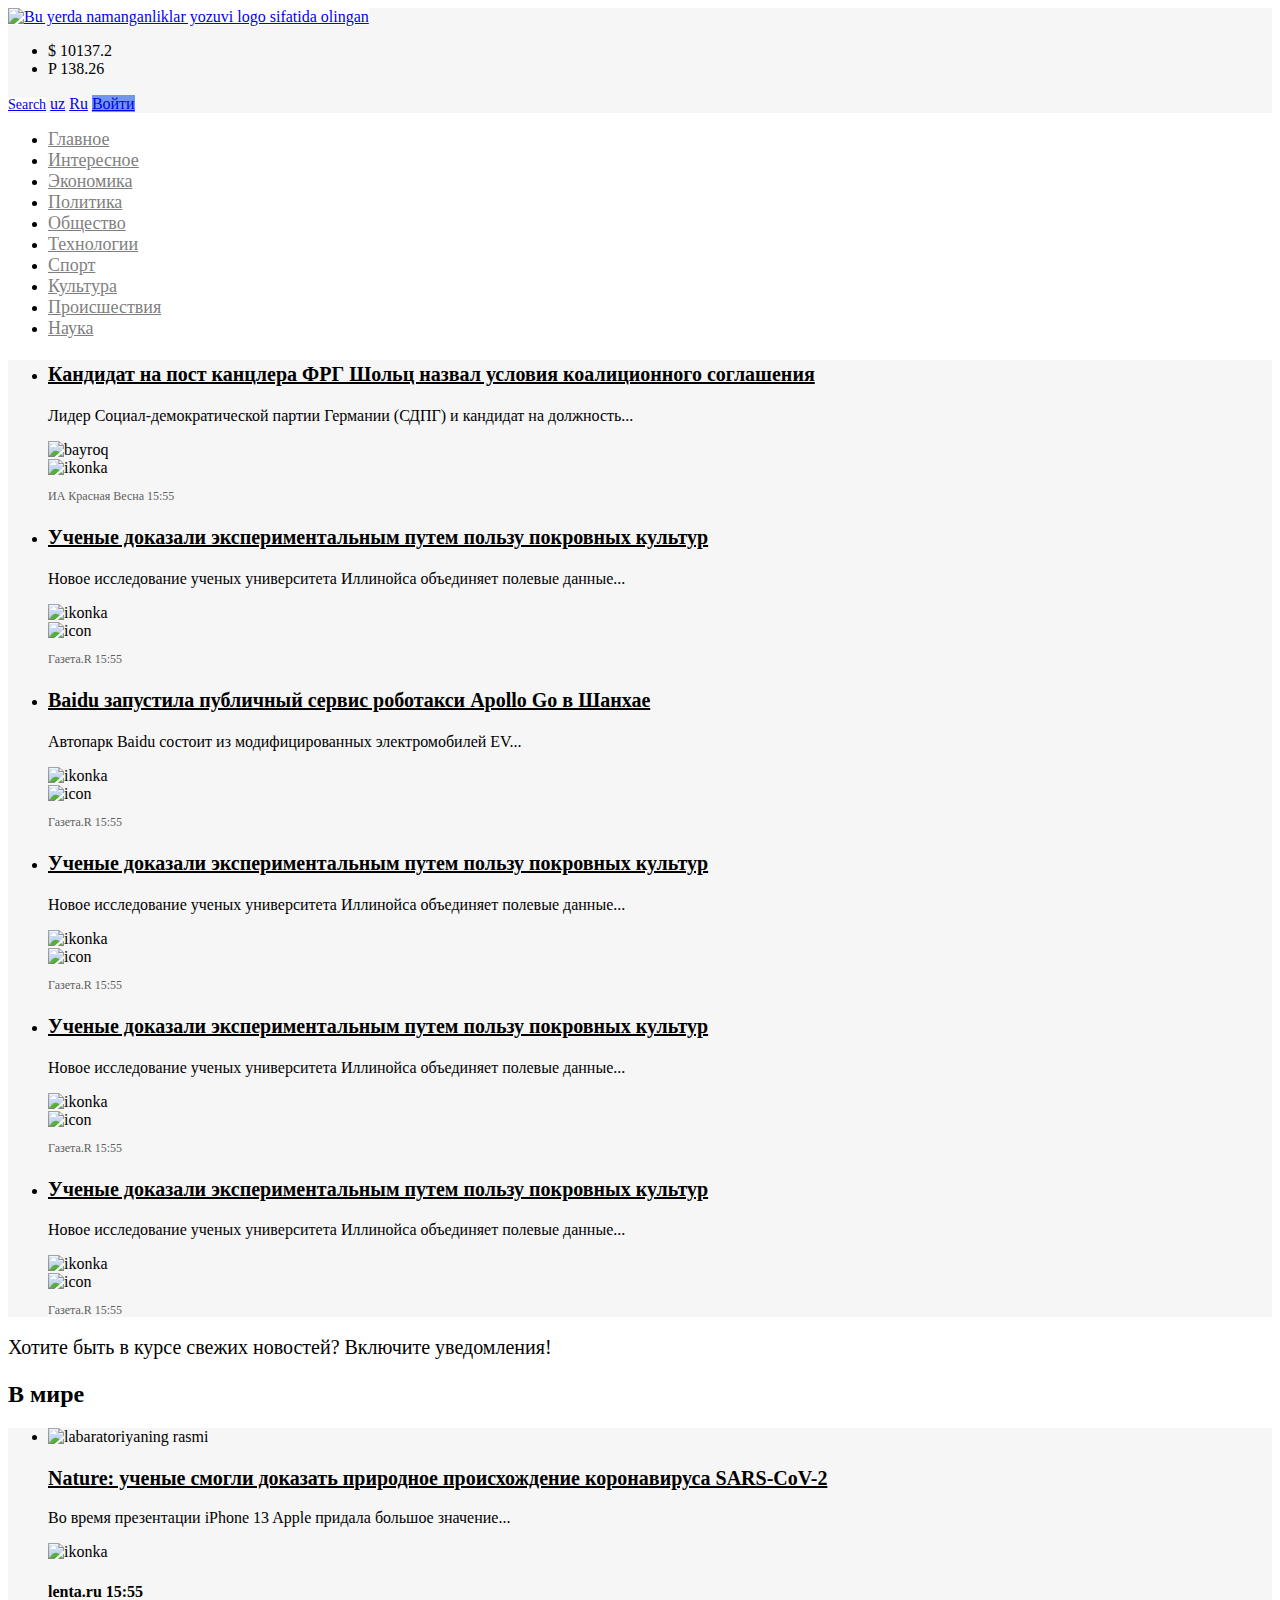
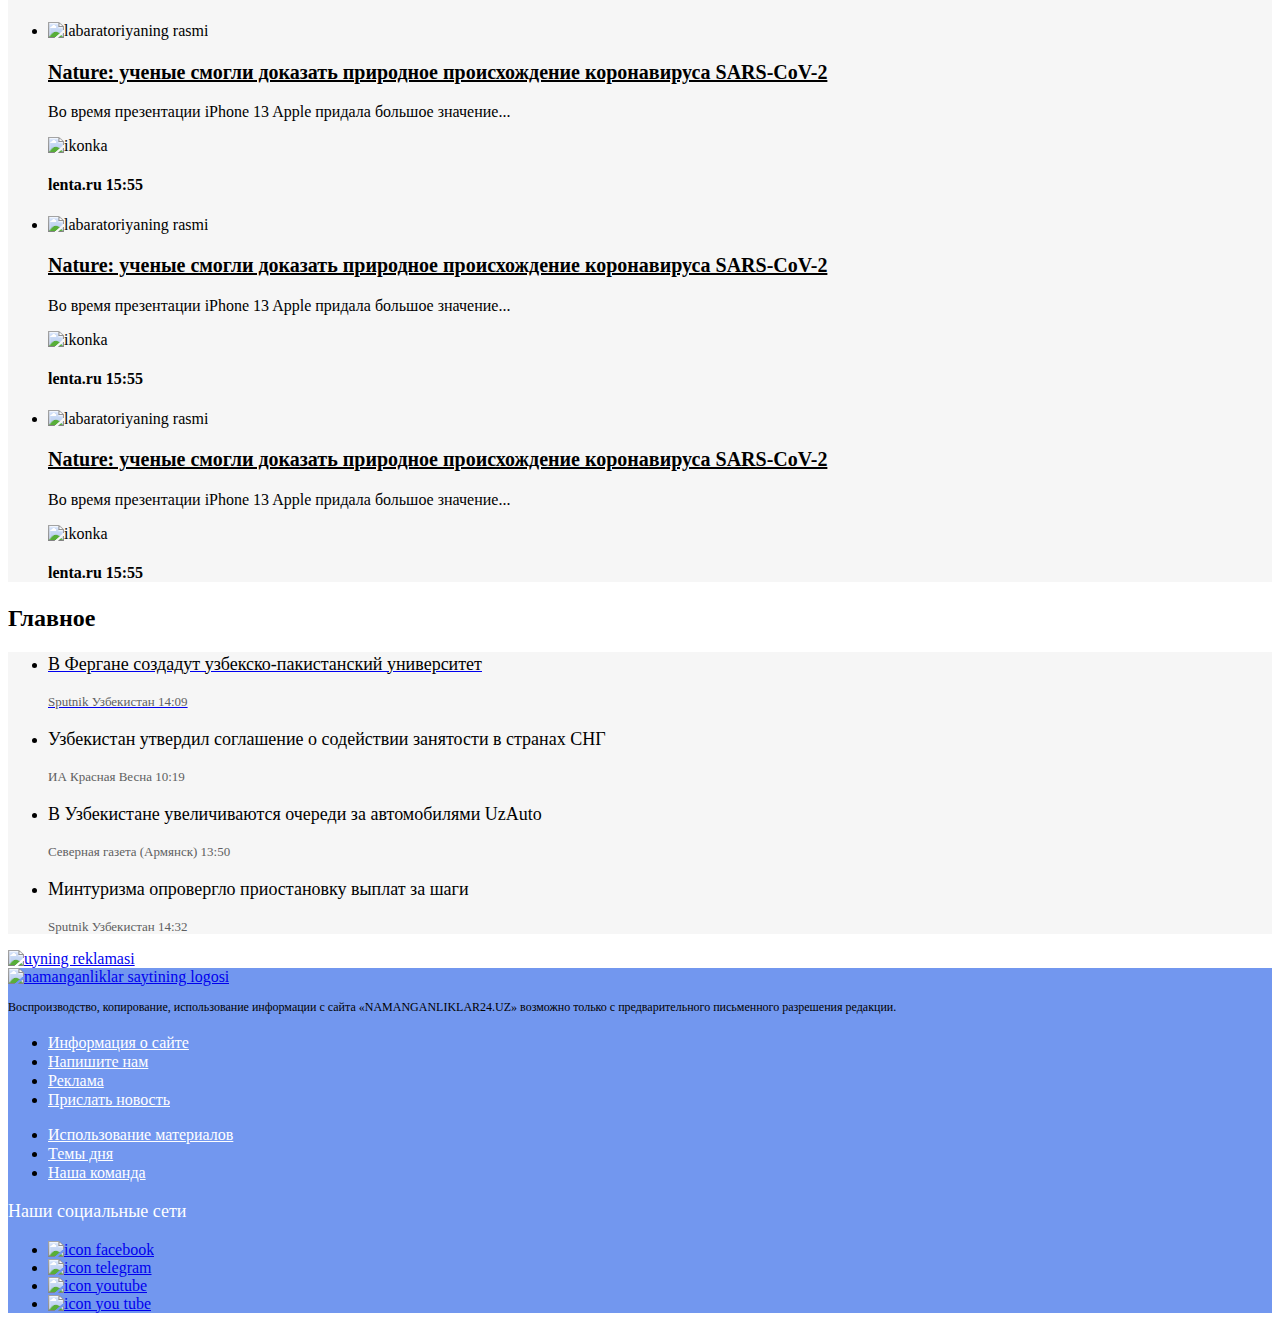
==== index.html @ 88e6716d "add change" ====
<!DOCTYPE html>
<html lang="en">
<head>
    <meta charset="UTF-8">
    <meta http-equiv="X-UA-Compatible" content="IE=edge">
    <link rel="stylesheet" href="./css/style.css">
    <title>Document</title>
</head>
<body>
    <header>  
        <div class="header-top">
            <a href="index.html" class="logo">
                <img src="./img/logo.svg" alt="Bu yerda namanganliklar yozuvi logo sifatida olingan" class="logo-img">
            </a>
            <ul class="mony-wrapper">
                <li class="mony-item">$ 10137.2</li>
                <li class="mony-item">P 138.26</li>
            </ul> 
            <div class="header-links">
                <a href="#" class="search">Search</a>
                <span class="header-lang">
                    <a href="#" class="uzb">uz</a>
                    <a href="#" class="ru">Ru</a>
                </span>
                <a href="#" class="sign-in">Войти</a>
            </div>
        </div>
        <nav class="site-nav">
            <ul class="site-list">
                <li class="site-nav-item"><a href="#" class="site-nav-item-link">Главное</a></li>
                <li class="site-nav-item"><a href="#" class="site-nav-item-link">Интересное</a></li>
                <li class="site-nav-item"><a href="#" class="site-nav-item-link">Экономика</a></li>
                <li class="site-nav-item"><a href="#" class="site-nav-item-link">Политика</a></li>
                <li class="site-nav-item"><a href="#" class="site-nav-item-link">Общество</a></li>
                <li class="site-nav-item"><a href="#" class="site-nav-item-link">Технологии</a></li>
                <li class="site-nav-item"><a href="#" class="site-nav-item-link">Спорт</a></li>
                <li class="site-nav-item"><a href="#" class="site-nav-item-link">Культура</a></li>
                <li class="site-nav-item"><a href="#" class="site-nav-item-link">Происшествия</a></li>
                <li class="site-nav-item"><a href="#" class="site-nav-item-link">Наука</a></li>
            </ul>
        </nav>
    </header>
    <main>
        <aside class="main-top-adv">
            <a href="#" target="blank" class="main-top-adv-link"></a>
        </aside>
        <section class="last-news-section">
            <!---Daytda h1 tag bo'lmaganligi sababli h2 larni ishlatish uchun h1 ochib ketilgan-->
            <h1></h1>
            <ul class="last-news-list">
                <li class="last-news-item">
                    <h2 class="last-news-item-head">
                        <a href="#" class="last-news-item-link">Кандидат на пост канцлера ФРГ Шольц назвал условия коалиционного соглашения</a>
                    </h2>
                    <p class="list-news-item-text">Лидер Социал-демократической партии Германии (СДПГ) и кандидат на должность...</p>
                    <img src="./img/flag.jpg" srcset="./img/flag.jpg 1x, ./img/car@2x.jpg 2x" alt="bayroq">
                    <div class="list-news-item-bottom">
                        <img src="./img/cub.jpg" srcset="./img/cub.jpg 1x, ./img/cub@2x.jpg 2x" alt="ikonka" class="list-news-bottom-img">
                        <h3 class="list-news-bottom-head">ИА Красная Весна <time>15:55</time>
                        </h3>
                    </div>
                </li>
                <li class="last-news-item">
                    <h2 class="last-news-item-head">
                        <a href="#" class="last-news-item-link">Ученые доказали экспериментальным путем пользу покровных культур</a>
                    </h2>
                    <p class="list-news-item-text">Новое исследование ученых университета Иллинойса объединяет полевые данные... </p>
                    <img src="./img/wheat.jpg" srcset="./img/wheat.jpg 1x, ./img/wheat@2x.jpg 2x" alt="ikonka">
                    <div class="list-news-item-bottom">
                        <img src="./img/l.jpg" srcset="./img/l.jpg 1x, ./img/l@2x.jpg 2x" alt="icon" class="list-news-bottom-img">
                        <h3 class="list-news-bottom-head">Газета.R <time>15:55</time>
                        </h3>
                    </div>
                </li>
                <li class="last-news-item">
                    <h2 class="last-news-item-head">
                        <a href="#" class="last-news-item-link">Baidu запустила публичный сервис роботакси Apollo Go в Шанхае</a>
                    </h2>
                    <p class="list-news-item-text">Автопарк Baidu состоит из модифицированных электромобилей EV... </p>
                    <img src="./img/car.jpg" srcset="./img/car.jpg 1x, ./img/wheat@2x.jpg 2x" alt="ikonka">
                    <div class="list-news-item-bottom">
                        <img src="./img/l.jpg" srcset="./img/l.jpg 1x, ./img/l@2x.jpg 2x" alt="icon" class="list-news-bottom-img">
                        <h3 class="list-news-bottom-head">Газета.R <time>15:55</time>
                        </h3>
                    </div>
                </li>
                <li class="last-news-item">
                    <h2 class="last-news-item-head">
                        <a href="#" class="last-news-item-link">Ученые доказали экспериментальным путем пользу покровных культур</a>
                    </h2>
                    <p class="list-news-item-text">Новое исследование ученых университета Иллинойса объединяет полевые данные... </p>
                    <img src="./img/phone.jpg" srcset="./img/phone.jpg 1x, ./img/wheat@2x.jpg 2x" alt="ikonka">
                    <div class="list-news-item-bottom">
                        <img src="./img/l.jpg" srcset="./img/l.jpg 1x, ./img/l@2x.jpg 2x" alt="icon" class="list-news-bottom-img">
                        <h3 class="list-news-bottom-head">Газета.R <time>15:55</time>
                        </h3>
                    </div>
                </li>
                <li class="last-news-item">
                    <h2 class="last-news-item-head">
                        <a href="#" class="last-news-item-link">Ученые доказали экспериментальным путем пользу покровных культур</a>
                    </h2>
                    <p class="list-news-item-text">Новое исследование ученых университета Иллинойса объединяет полевые данные... </p>
                    <img src="./img/labaratory.jpg" srcset="./img/labaratory.jpg 1x, ./img/wheat@2x.jpg 2x" alt="ikonka">
                    <div class="list-news-item-bottom">
                        <img src="./img/l.jpg" srcset="./img/l.jpg 1x, ./img/l@2x.jpg 2x" alt="icon" class="list-news-bottom-img">
                        <h3 class="list-news-bottom-head">Газета.R <time>15:55</time>
                        </h3>
                    </div>
                </li>
                <li class="last-news-item">
                    <h2 class="last-news-item-head">
                        <a href="#" class="last-news-item-link">Ученые доказали экспериментальным путем пользу покровных культур</a>
                    </h2>
                    <p class="list-news-item-text">Новое исследование ученых университета Иллинойса объединяет полевые данные... </p>
                    <img src="./img/car2.jpg" srcset="./img/car2.jpg 1x, ./img/wheat@2x.jpg 2x" alt="ikonka">
                    <div class="list-news-item-bottom">
                        <img src="./img/l.jpg" srcset="./img/l.jpg 1x, ./img/l@2x.jpg 2x" alt="icon" class="list-news-bottom-img">
                        <h3 class="list-news-bottom-head">Газета.R <time>15:55</time>
                        </h3>
                    </div>
                </li>
        </section>
        <article class="notification">
            <h2 class="notification-head">Хотите быть в курсе свежих новостей?  Включите уведомления!
            </h2>
            <!--Button bo'lishi kerak-->
        </article>
        <section class="in-world">
            <h2 class="in-world-head">В мире</h2>
            <div class="in-world-news">
                <ul class="in-world-item">
                    <li class="in-world-item">
                        <img src="./img/people.jpg" srcset="./img/people.jpg 1x, ./img/people@2x.jpg 2x" alt="labaratoriyaning rasmi" class="in-world-img">
                        <h3 class="in-world-item-head">
                            <a href="#" class="in-world-head-link">Nature: ученые смогли доказать природное происхождение коронавируса SARS-CoV-2</a>
                        </h3>
                        <p class="in-world-item-text">Во время презентации iPhone 13 Apple придала большое значение...</p>
                        <div class="in-world-date-wrapper">
                            <img src="./img/cub.jpg" srcset="./img/cub.jpg 1x, ./img/cub@2x.jpg 2x" alt="ikonka" class="in-world-date-img">
                            <h4 class="in-world-date-head"> lenta.ru
                                <date>15:55</date>
                            </h4>
                        </div>   
                    </li>               
                    <li class="in-world-item">
                        <img src="./img/plane.jpg" srcset="./img/plane.jpg 1x, ./img/people@2x.jpg 2x" alt="labaratoriyaning rasmi" class="in-world-img">
                        <h3 class="in-world-item-head">
                            <a href="#" class="in-world-head-link">Nature: ученые смогли доказать природное происхождение коронавируса SARS-CoV-2</a>
                        </h3>
                        <p class="in-world-item-text">Во время презентации iPhone 13 Apple придала большое значение...</p>
                        <div class="in-world-date-wrapper">
                            <img src="./img/cub.jpg" srcset="./img/cub.jpg 1x, ./img/cub@2x.jpg 2x" alt="ikonka" class="in-world-date-img">
                            <h4 class="in-world-date-head"> lenta.ru
                                <date>15:55</date>
                            </h4>
                        </div>   
                    </li>  
                    <li class="in-world-item">
                        <img src="./img/woman.jpg" srcset="./img/woman.jpg 1x, ./img/people@2x.jpg 2x" alt="labaratoriyaning rasmi" class="in-world-img">
                        <h3 class="in-world-item-head">
                            <a href="#" class="in-world-head-link">Nature: ученые смогли доказать природное происхождение коронавируса SARS-CoV-2</a>
                        </h3>
                        <p class="in-world-item-text">Во время презентации iPhone 13 Apple придала большое значение...</p>
                        <div class="in-world-date-wrapper">
                            <img src="./img/cub.jpg" srcset="./img/cub.jpg 1x, ./img/cub@2x.jpg 2x" alt="ikonka" class="in-world-date-img">
                            <h4 class="in-world-date-head"> lenta.ru
                                <date>15:55</date>
                            </h4>
                        </div>   
                    </li>  
                    <li class="in-world-item">
                        <img src="./img/town.jpg" srcset="./img/town.jpg 1x, ./img/people@2x.jpg 2x" alt="labaratoriyaning rasmi" class="in-world-img">
                        <h3 class="in-world-item-head">
                            <a href="#" class="in-world-head-link">Nature: ученые смогли доказать природное происхождение коронавируса SARS-CoV-2</a>
                        </h3>
                        <p class="in-world-item-text">Во время презентации iPhone 13 Apple придала большое значение...</p>
                        <div class="in-world-date-wrapper">
                            <img src="./img/cub.jpg" srcset="./img/cub.jpg 1x, ./img/cub@2x.jpg 2x" alt="ikonka" class="in-world-date-img">
                            <h4 class="in-world-date-head"> lenta.ru
                                <date>15:55</date>
                            </h4>
                        </div>   
                    </li>  
                </ul>
                <!--Bu yerda  hammasini ko'rsatish uchun button bo'lishi kerak-->
            </div>
            <div class="basic">
                <h2 class="basic-head">Главное</h2>
                <ul class="basic-list">
                    <li class="basic-item">
                        <a href="#" class="basic-item-link">
                            <h3 class="basic-item-head">В Фергане создадут узбекско-пакистанский университет</h3>
                            <p class="basic-item-text">Sputnik Узбекистан 14:09</p>
                        </a>
                    </li>
                    <li class="basic-item>
                        <a href="#" class="basic-item-link">
                            <h3 class="basic-item-head">Узбекистан утвердил соглашение о содействии занятости в странах СНГ</h3>
                            <p class="basic-item-text">ИА Красная Весна 10:19</p>
                        </a>
                    </li>
                    <li class="basic-item>
                        <a href="#" class="basic-item-link">
                            <h3 class="basic-item-head">В Узбекистане увеличиваются очереди за автомобилями UzAuto</h3>
                            <p class="basic-item-text">Северная газета (Армянск) 13:50</p>
                        </a>
                    </li>
                    <li class="basic-item>
                        <a href="#" class="basic-item-link">
                            <h3 class="basic-item-head">Минтуризма опровергло приостановку выплат за шаги</h3>
                            <p class="basic-item-text">Sputnik Узбекистан 14:32</p>
                        </a>
                    </li>
                </ul>
                <aside class="adv-home"> 
                    <a href="#" target="blank" class="adv-home-link">
                        <img src="./img/homeAdv.jpg" alt="uyning reklamasi" class="adv-home-img">
                    </a>
                </aside>
            </div>
        </section>
    </main>
    <footer>
        <div class="footer-logo-wrapper">
            <a href="index.html" class="footer-logo-link">
                <img src="./img/logo.svg" alt="namanganliklar saytining logosi" class="footer-logo-img">
            </a>
            <p class="footer-wrapper-text">Воспроизводство, копирование, использование информации с сайта «NAMANGANLIKLAR24.UZ» возможно только с предварительного письменного разрешения редакции.
            </p>
        </div>
        <div class="footer-list-wrapper">
            <ul class="info-list">
                <li class="info-item">
                    <a href="#" class="info-link">Информация о сайте</a>
                </li>
                <li class="info-item">
                    <a href="#" class="info-link">Напишите нам</a>
                </li>
                <li class="info-item">
                    <a href="#" class="info-link">Реклама</a>
                </li>
                <li class="info-item">
                    <a href="#" class="info-link">Прислать новость</a>
                </li>
            </ul>
            <ul class="material-list">
                <li class="material-item">
                    <a href="#" class="material-link">Использование материалов</a>
                </li>
                <li class="material-item">
                    <a href="#" class="material-link">Темы дня</a>
                </li>
                <li class="material-item">
                    <a href="#" class="material-link">Наша команда</a>
                </li>
            </ul>
            <div class="social">
                <p class="social-text">Наши социальные сети</p>
                <ul class="social-list">
                    <li class="social-item">
                        <a href="#" target="blank">
                            <img src="./img/free-icon-facebook-1384053 1.svg" alt="icon facebook">
                        </a>
                    </li>
                    <li>
                        <a href="#" target="blank">
                            <img src="./img/free-icon-instagram-2111463 1.svg" alt="icon telegram">
                        </a>
                    </li>
                    <li>
                        <a href="#" target="blank">
                            <img src="./img/free-icon-telegram-2111646 1.svg" alt="icon youtube">
                        </a>
                    </li>
                    <li>
                        <a href="#" target="blank">
                            <img src="./img/free-icon-youtube-1384060 1.svg" alt="icon you tube">
                        </a>
                    </li>
                </ul>
            </div>
        </div>
    </footer>
</body>
</html>
---- css/style.css ----
.header-top{
    background-color: #F6F6F6;
}
.logo{
    background-color: #fff;
}
.mony.item{
    font-style: normal;
    font-weight: 700;
    font-size: 16px;
    line-height: 19px;
}
.search{
    background-color: #fff;
    font-style: normal;
    font-weight: 400;
    font-size: 14px;
    line-height: 17px;
}
.sign-in{
    background-color: #7296EC;
    font-style: normal;
    font-weight: 500;
    font-size: 16px;
    line-height: 19px;
}
.site-nav{
    background-color: #fff;
}
.site-nav-item-link{
    font-style: normal;
    font-weight: 500;
    font-size: 18px;
    line-height: 21px;
    color: #7F7F7F;
}
.last-news-section{
    background-color: #fff;
}
.last-news-list{
    background-color: #F6F6F6;
}
.last-news-item-link{
    font-style: normal;
    font-weight: 900;
    font-size: 20px;
    color: #000;
}
.last-news-item-text{
    font-style: normal;
    font-weight: 400;
    font-size: 16px;
    line-height: 22px;
    color: #4A4B4C;
}
.list-news-bottom-head{
    font-style: normal;
    font-weight: 400;
    font-size: 12px;
    line-height: 14px;
    color: #5E5F61;
}
.notification-head{
    font-style: normal;
    font-weight: 500;
    font-size: 20px;
    line-height: 26px;
    color: #000;
}
.in-world{
    background-color: #fff;
}
.in-world-head{
    font-style: normal;
    font-weight: 900;
    font-size: 24px;
    line-height: 28px;
    color: #000;
}
.in-world-head-link{
    font-style: normal;
    font-weight: 900;
    font-size: 20px;
    line-height: 26px;
    color: #000;
}
.in-world-item{
    background-color: #F6F6F6;
}
.basic{
    background-color: #fff;
}
.basic-head{
    font-style: normal;
    font-weight: 900;
    font-size: 24px;
    line-height: 28px;
    color: #000;
}
.basic-list{
    background-color: #F6F6F6;
}
.basic-item-head{
    font-style: normal;
    font-weight: 500;
    font-size: 18px;
    line-height: 24px;
    color: #000;
}
.basic-item-text{
    font-style: normal;
    font-weight: 400;
    font-size: 13px;
    line-height: 15px;
    color: #5E5F61;
}
footer{
    background-color:  #7297EF;;
}
.footer-wrapper-text{
    font-style: normal;
    font-weight: 400;
    font-size: 12px;
    line-height: 19px;
}
.info-link{
    font-style: normal;
    font-weight: 500;
    font-size: 16px;
    line-height: 19px;
    color: #fff;
}
.material-link{
    font-style: normal;
    font-weight: 500;
    font-size: 16px;
    line-height: 19px;
    color: #fff;
}
.social-text{
    font-style: normal;
    font-weight: 500;
    font-size: 18px;
    line-height: 23px;
    color: #fff;
}
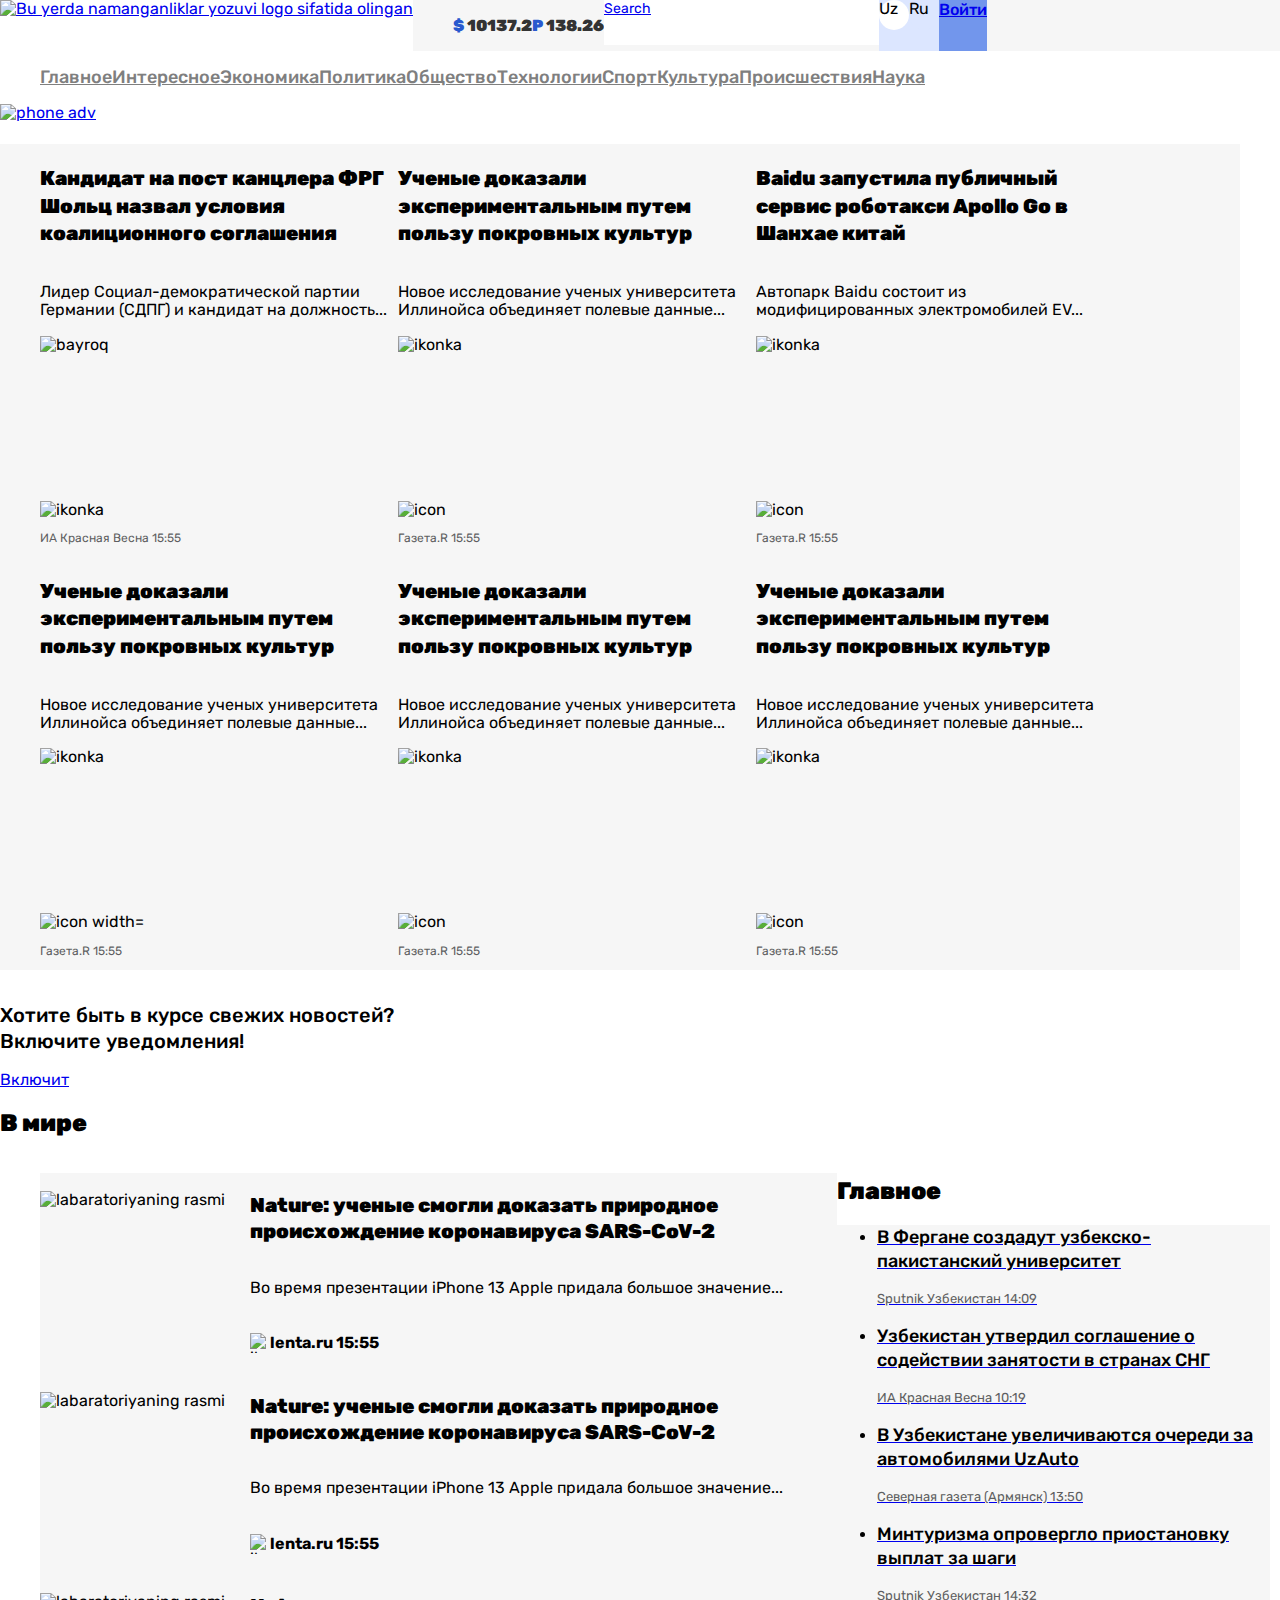
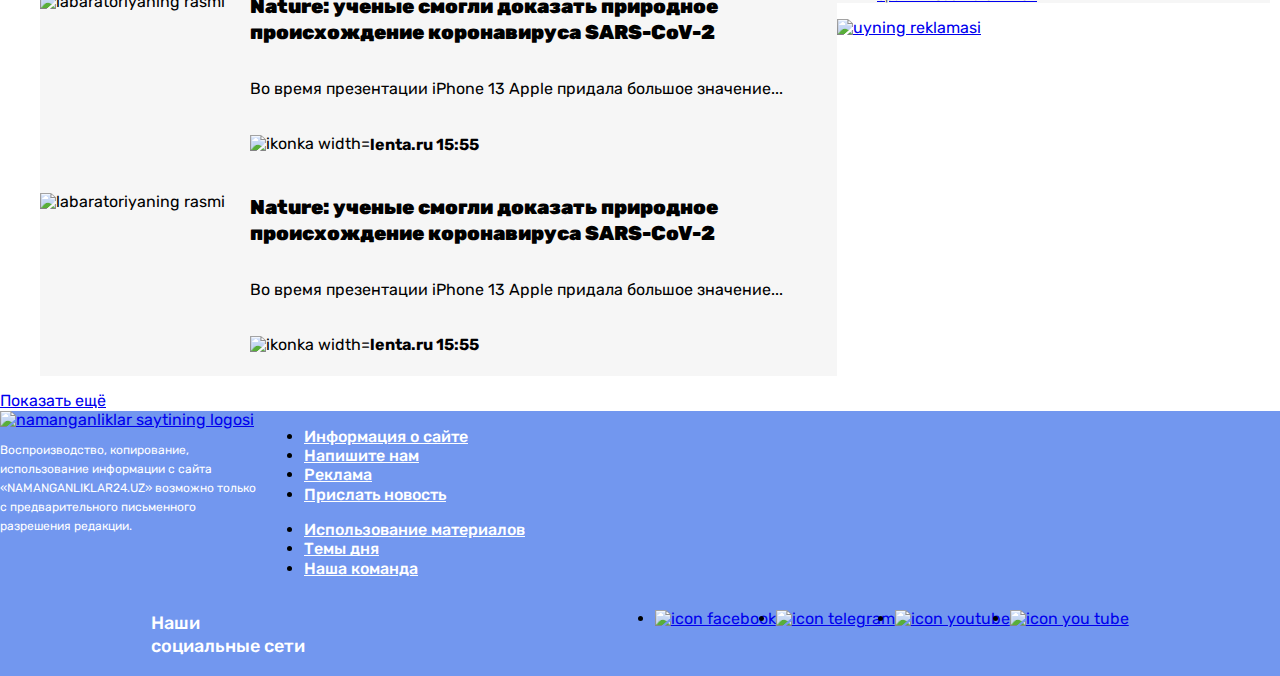
==== commit 48320ce8: "Add normalize" ====
--- a/index.html
+++ b/index.html
@@ -3,283 +3,334 @@
 <head>
     <meta charset="UTF-8">
     <meta http-equiv="X-UA-Compatible" content="IE=edge">
+    <link rel="preconnect" href="https://fonts.googleapis.com">
+    <link rel="preconnect" href="https://fonts.gstatic.com" crossorigin>
+    <link href="https://fonts.googleapis.com/css2?family=DM+Serif+Display&family=Karla:wght@400;700&family=Open+Sans:ital,wght@0,300;0,400;0,600;0,700;0,800;1,300;1,400;1,500;1,600;1,700;1,800&family=Rubik:wght@400;500;700&display=swap" rel="stylesheet">
+    <link rel="stylesheet" href="./css/normalize.css">
     <link rel="stylesheet" href="./css/style.css">
     <title>Document</title>
 </head>
 <body>
+
+    <!-- namanganliklar24 site bigen -->
+
+    <!-- Header part bigen -->
     <header>  
-        <div class="header-top">
-            <a href="index.html" class="logo">
-                <img src="./img/logo.svg" alt="Bu yerda namanganliklar yozuvi logo sifatida olingan" class="logo-img">
-            </a>
-            <ul class="mony-wrapper">
-                <li class="mony-item">$ 10137.2</li>
-                <li class="mony-item">P 138.26</li>
-            </ul> 
-            <div class="header-links">
-                <a href="#" class="search">Search</a>
-                <span class="header-lang">
-                    <a href="#" class="uzb">uz</a>
-                    <a href="#" class="ru">Ru</a>
-                </span>
-                <a href="#" class="sign-in">Войти</a>
+        <div class="header-box">
+            <div class="container">
+                <div class="header-top">
+                    <div class="logo-wrapper">
+                        <a href="index.html" class="logo">
+                            <img src="./img/logo.svg" alt="Bu yerda namanganliklar yozuvi logo sifatida olingan" class="logo-img" width="265" height="28px">
+                        </a>
+                        <ul class="mony-wrapper">
+                            <li class="mony-item">$
+                                <span class="usa"> 10137.2</span>
+                            </li>
+                            <li class="mony-item">P
+                                <span class="rubl"> 138.26</span>
+                            </li>
+                        </ul> 
+                    </div>
+                    <div class="header-links">
+                        <a href="#" class="search">Search</a>
+                        <span class="header-lang">
+                            <a href="#" class="uzb">Uz</a>
+                            <a href="#" class="ru">Ru</a>
+                        </span>
+                        <a href="#" class="sign-in">Войти</a>
+                    </div>
+                </div>
             </div>
         </div>
         <nav class="site-nav">
-            <ul class="site-list">
-                <li class="site-nav-item"><a href="#" class="site-nav-item-link">Главное</a></li>
-                <li class="site-nav-item"><a href="#" class="site-nav-item-link">Интересное</a></li>
-                <li class="site-nav-item"><a href="#" class="site-nav-item-link">Экономика</a></li>
-                <li class="site-nav-item"><a href="#" class="site-nav-item-link">Политика</a></li>
-                <li class="site-nav-item"><a href="#" class="site-nav-item-link">Общество</a></li>
-                <li class="site-nav-item"><a href="#" class="site-nav-item-link">Технологии</a></li>
-                <li class="site-nav-item"><a href="#" class="site-nav-item-link">Спорт</a></li>
-                <li class="site-nav-item"><a href="#" class="site-nav-item-link">Культура</a></li>
-                <li class="site-nav-item"><a href="#" class="site-nav-item-link">Происшествия</a></li>
-                <li class="site-nav-item"><a href="#" class="site-nav-item-link">Наука</a></li>
-            </ul>
-        </nav>
+            <div class="container">
+                <ul class="site-list">
+                    <li class="site-nav-item"><a href="#" class="site-nav-item-link">Главное</a></li>
+                    <li class="site-nav-item"><a href="#" class="site-nav-item-link">Интересное</a></li>
+                    <li class="site-nav-item"><a href="#" class="site-nav-item-link">Экономика</a></li>
+                    <li class="site-nav-item"><a href="#" class="site-nav-item-link">Политика</a></li>
+                    <li class="site-nav-item"><a href="#" class="site-nav-item-link">Общество</a></li>
+                    <li class="site-nav-item"><a href="#" class="site-nav-item-link">Технологии</a></li>
+                    <li class="site-nav-item"><a href="#" class="site-nav-item-link">Спорт</a></li> <li class="site-nav-item"><a href="#" class="site-nav-item-link">Культура</a></li>
+                    <li class="site-nav-item"><a href="#" class="site-nav-item-link">Происшествия</a></li>
+                    <li class="site-nav-item"><a href="#" class="site-nav-item-link">Наука</a></li> 
+                </ul>
+            </div>
+        </nav> 
     </header>
+    <!-- Header part end -->
     <main>
         <aside class="main-top-adv">
-            <a href="#" target="blank" class="main-top-adv-link"></a>
+            <div class="container">
+                <a href="#" target="blank" class="main-top-adv-link">
+                    <img src="./img/namAdv.jpg" alt="phone adv">
+                </a>
+            </div>
         </aside>
         <section class="last-news-section">
-            <!---Daytda h1 tag bo'lmaganligi sababli h2 larni ishlatish uchun h1 ochib ketilgan-->
+            <!---Saytda h1 tag bo'lmaganligi sababli h2 larni ishlatish uchun h1 ochib ketilgan-->
             <h1></h1>
-            <ul class="last-news-list">
-                <li class="last-news-item">
-                    <h2 class="last-news-item-head">
-                        <a href="#" class="last-news-item-link">Кандидат на пост канцлера ФРГ Шольц назвал условия коалиционного соглашения</a>
-                    </h2>
-                    <p class="list-news-item-text">Лидер Социал-демократической партии Германии (СДПГ) и кандидат на должность...</p>
-                    <img src="./img/flag.jpg" srcset="./img/flag.jpg 1x, ./img/car@2x.jpg 2x" alt="bayroq">
-                    <div class="list-news-item-bottom">
-                        <img src="./img/cub.jpg" srcset="./img/cub.jpg 1x, ./img/cub@2x.jpg 2x" alt="ikonka" class="list-news-bottom-img">
-                        <h3 class="list-news-bottom-head">ИА Красная Весна <time>15:55</time>
-                        </h3>
-                    </div>
-                </li>
-                <li class="last-news-item">
-                    <h2 class="last-news-item-head">
-                        <a href="#" class="last-news-item-link">Ученые доказали экспериментальным путем пользу покровных культур</a>
-                    </h2>
-                    <p class="list-news-item-text">Новое исследование ученых университета Иллинойса объединяет полевые данные... </p>
-                    <img src="./img/wheat.jpg" srcset="./img/wheat.jpg 1x, ./img/wheat@2x.jpg 2x" alt="ikonka">
-                    <div class="list-news-item-bottom">
-                        <img src="./img/l.jpg" srcset="./img/l.jpg 1x, ./img/l@2x.jpg 2x" alt="icon" class="list-news-bottom-img">
-                        <h3 class="list-news-bottom-head">Газета.R <time>15:55</time>
-                        </h3>
-                    </div>
-                </li>
-                <li class="last-news-item">
-                    <h2 class="last-news-item-head">
-                        <a href="#" class="last-news-item-link">Baidu запустила публичный сервис роботакси Apollo Go в Шанхае</a>
-                    </h2>
-                    <p class="list-news-item-text">Автопарк Baidu состоит из модифицированных электромобилей EV... </p>
-                    <img src="./img/car.jpg" srcset="./img/car.jpg 1x, ./img/wheat@2x.jpg 2x" alt="ikonka">
-                    <div class="list-news-item-bottom">
-                        <img src="./img/l.jpg" srcset="./img/l.jpg 1x, ./img/l@2x.jpg 2x" alt="icon" class="list-news-bottom-img">
-                        <h3 class="list-news-bottom-head">Газета.R <time>15:55</time>
-                        </h3>
-                    </div>
-                </li>
-                <li class="last-news-item">
-                    <h2 class="last-news-item-head">
-                        <a href="#" class="last-news-item-link">Ученые доказали экспериментальным путем пользу покровных культур</a>
-                    </h2>
-                    <p class="list-news-item-text">Новое исследование ученых университета Иллинойса объединяет полевые данные... </p>
-                    <img src="./img/phone.jpg" srcset="./img/phone.jpg 1x, ./img/wheat@2x.jpg 2x" alt="ikonka">
-                    <div class="list-news-item-bottom">
-                        <img src="./img/l.jpg" srcset="./img/l.jpg 1x, ./img/l@2x.jpg 2x" alt="icon" class="list-news-bottom-img">
-                        <h3 class="list-news-bottom-head">Газета.R <time>15:55</time>
-                        </h3>
-                    </div>
-                </li>
-                <li class="last-news-item">
-                    <h2 class="last-news-item-head">
-                        <a href="#" class="last-news-item-link">Ученые доказали экспериментальным путем пользу покровных культур</a>
-                    </h2>
-                    <p class="list-news-item-text">Новое исследование ученых университета Иллинойса объединяет полевые данные... </p>
-                    <img src="./img/labaratory.jpg" srcset="./img/labaratory.jpg 1x, ./img/wheat@2x.jpg 2x" alt="ikonka">
-                    <div class="list-news-item-bottom">
-                        <img src="./img/l.jpg" srcset="./img/l.jpg 1x, ./img/l@2x.jpg 2x" alt="icon" class="list-news-bottom-img">
-                        <h3 class="list-news-bottom-head">Газета.R <time>15:55</time>
-                        </h3>
-                    </div>
-                </li>
-                <li class="last-news-item">
-                    <h2 class="last-news-item-head">
-                        <a href="#" class="last-news-item-link">Ученые доказали экспериментальным путем пользу покровных культур</a>
-                    </h2>
-                    <p class="list-news-item-text">Новое исследование ученых университета Иллинойса объединяет полевые данные... </p>
-                    <img src="./img/car2.jpg" srcset="./img/car2.jpg 1x, ./img/wheat@2x.jpg 2x" alt="ikonka">
-                    <div class="list-news-item-bottom">
-                        <img src="./img/l.jpg" srcset="./img/l.jpg 1x, ./img/l@2x.jpg 2x" alt="icon" class="list-news-bottom-img">
-                        <h3 class="list-news-bottom-head">Газета.R <time>15:55</time>
-                        </h3>
-                    </div>
-                </li>
+            <div class="container">
+                <ul class="last-news-list">
+                    <li class="last-news-item">
+                        <h2 class="last-news-item-head">
+                            <a href="#" class="last-news-item-link">Кандидат на пост канцлера ФРГ Шольц назвал условия коалиционного соглашения</a>
+                        </h2>
+                        <p class="list-news-item-text">Лидер Социал-демократической партии Германии (СДПГ) и кандидат на должность...</p>
+                        <img src="./img/flag.jpg" srcset="./img/flag.jpg 1x, ./img/flag@2x.jpg 2x" alt="bayroq" width="359" height="165" class="list-news-item-img">
+                        <div class="list-news-item-bottom">
+                            <img src="./img/cub.jpg" srcset="./img/cub.jpg 1x, ./img/cub@2x.jpg 2x" alt="ikonka" width="20" height="20" class="list-news-bottom-img">
+                            <h3 class="list-news-bottom-head">ИА Красная Весна <time>15:55</time>
+                            </h3>
+                        </div>
+                    </li>
+                    <li class="last-news-item">
+                        <h2 class="last-news-item-head">
+                            <a href="#" class="last-news-item-link">Ученые доказали экспериментальным путем пользу покровных культур</a>
+                        </h2>
+                        <p class="list-news-item-text">Новое исследование ученых университета Иллинойса объединяет полевые данные... </p>
+                        <img src="./img/wheat.jpg" srcset="./img/wheat.jpg 1x, ./img/wheat@2x.jpg 2x" alt="ikonka" width="359" height="165"class="list-news-item-img">
+                        <div class="list-news-item-bottom">
+                            <img src="./img/l.jpg" srcset="./img/l.jpg 1x, ./img/l@2x.jpg 2x" alt="icon" class="list-news-bottom-img" width="20" height="20">
+                            <h3 class="list-news-bottom-head">Газета.R <time>15:55</time>
+                            </h3>
+                        </div>
+                    </li>
+                    <li class="last-news-item">
+                        <h2 class="last-news-item-head">
+                            <a href="#" class="last-news-item-link">Baidu запустила публичный сервис роботакси Apollo Go в Шанхае китай</a>
+                        </h2>
+                        <p class="list-news-item-text">Автопарк Baidu состоит из модифицированных электромобилей EV... </p>
+                        <img src="./img/car.jpg" srcset="./img/car.jpg 1x, ./img/car@2x.jpg 2x" alt="ikonka" width="359" height="165" class="list-news-item-img">
+                        <div class="list-news-item-bottom">
+                            <img src="./img/l.jpg" srcset="./img/l.jpg 1x, ./img/l@2x.jpg 2x" alt="icon" width="20" height="20" class="list-news-bottom-img">
+                            <h3 class="list-news-bottom-head">Газета.R <time>15:55</time>
+                            </h3>
+                        </div> 
+                    </li>
+                    <li class="last-news-item">
+                        <h2 class="last-news-item-head">
+                            <a href="#" class="last-news-item-link">Ученые доказали экспериментальным путем пользу покровных культур</a>
+                        </h2>
+                        <p class="list-news-item-text">Новое исследование ученых университета Иллинойса объединяет полевые данные... </p>
+                        <img src="./img/phone.jpg" srcset="./img/phone.jpg 1x, ./img/wheat@2x.jpg 2x" alt="ikonka" width="359" height="165"class="list-news-item-img">
+                        <div class="list-news-item-bottom">
+                            <img src="./img/l.jpg" srcset="./img/l.jpg 1x, ./img/l@2x.jpg 2x" alt="icon width="20" height="20"" class="list-news-bottom-img">
+                            <h3 class="list-news-bottom-head">Газета.R <time>15:55</time>
+                            </h3>
+                        </div>
+                    </li>
+                    <li class="last-news-item">
+                        <h2 class="last-news-item-head">
+                            <a href="#" class="last-news-item-link">Ученые доказали экспериментальным путем пользу покровных культур</a>
+                        </h2>
+                        <p class="list-news-item-text">Новое исследование ученых университета Иллинойса объединяет полевые данные... </p>
+                        <img src="./img/labaratory.jpg" srcset="./img/labaratory.jpg 1x, ./img/wheat@2x.jpg 2x" alt="ikonka" width="359" height="165"class="list-news-item-img">
+                        <div class="list-news-item-bottom">
+                            <img src="./img/l.jpg" srcset="./img/l.jpg 1x, ./img/l@2x.jpg 2x" alt="icon" width="20" height="20" class="list-news-bottom-img">
+                            <h3 class="list-news-bottom-head">Газета.R <time>15:55</time>
+                            </h3>
+                        </div>
+                    </li>
+                    <li class="last-news-item">
+                        <h2 class="last-news-item-head">
+                            <a href="#" class="last-news-item-link">Ученые доказали экспериментальным путем пользу покровных культур</a>
+                        </h2>
+                        <p class="list-news-item-text">Новое исследование ученых университета Иллинойса объединяет полевые данные... </p>
+                        <img src="./img/car2.jpg" srcset="./img/car2.jpg 1x, ./img/wheat@2x.jpg 2x" alt="ikonka" width="359" height="165"class="list-news-item-img">
+                        <div class="list-news-item-bottom">
+                            <img src="./img/l.jpg" srcset="./img/l.jpg 1x, ./img/l@2x.jpg 2x" alt="icon" class="list-news-bottom-img" width="20" height="20">
+                            <h3 class="list-news-bottom-head">Газета.R <time>15:55</time>
+                            </h3>
+                        </div>
+                    </li>
+                </ul>
+            </div>
         </section>
         <article class="notification">
-            <h2 class="notification-head">Хотите быть в курсе свежих новостей?  Включите уведомления!
-            </h2>
-            <!--Button bo'lishi kerak-->
+            <div class="wrapper">
+                <div class="notification-head-wrapper">
+                    <h2 class="notification-head">Хотите быть в курсе свежих новостей?  Включите уведомления!
+                    </h2>
+                </div>
+                <div class="open-wrapper">
+                    <a class="open" href="#">Включит </a>
+                </div>
+            </div>
         </article>
         <section class="in-world">
-            <h2 class="in-world-head">В мире</h2>
-            <div class="in-world-news">
-                <ul class="in-world-item">
-                    <li class="in-world-item">
-                        <img src="./img/people.jpg" srcset="./img/people.jpg 1x, ./img/people@2x.jpg 2x" alt="labaratoriyaning rasmi" class="in-world-img">
-                        <h3 class="in-world-item-head">
-                            <a href="#" class="in-world-head-link">Nature: ученые смогли доказать природное происхождение коронавируса SARS-CoV-2</a>
-                        </h3>
-                        <p class="in-world-item-text">Во время презентации iPhone 13 Apple придала большое значение...</p>
-                        <div class="in-world-date-wrapper">
-                            <img src="./img/cub.jpg" srcset="./img/cub.jpg 1x, ./img/cub@2x.jpg 2x" alt="ikonka" class="in-world-date-img">
-                            <h4 class="in-world-date-head"> lenta.ru
-                                <date>15:55</date>
-                            </h4>
-                        </div>   
-                    </li>               
-                    <li class="in-world-item">
-                        <img src="./img/plane.jpg" srcset="./img/plane.jpg 1x, ./img/people@2x.jpg 2x" alt="labaratoriyaning rasmi" class="in-world-img">
-                        <h3 class="in-world-item-head">
-                            <a href="#" class="in-world-head-link">Nature: ученые смогли доказать природное происхождение коронавируса SARS-CoV-2</a>
-                        </h3>
-                        <p class="in-world-item-text">Во время презентации iPhone 13 Apple придала большое значение...</p>
-                        <div class="in-world-date-wrapper">
-                            <img src="./img/cub.jpg" srcset="./img/cub.jpg 1x, ./img/cub@2x.jpg 2x" alt="ikonka" class="in-world-date-img">
-                            <h4 class="in-world-date-head"> lenta.ru
-                                <date>15:55</date>
-                            </h4>
-                        </div>   
-                    </li>  
-                    <li class="in-world-item">
-                        <img src="./img/woman.jpg" srcset="./img/woman.jpg 1x, ./img/people@2x.jpg 2x" alt="labaratoriyaning rasmi" class="in-world-img">
-                        <h3 class="in-world-item-head">
-                            <a href="#" class="in-world-head-link">Nature: ученые смогли доказать природное происхождение коронавируса SARS-CoV-2</a>
-                        </h3>
-                        <p class="in-world-item-text">Во время презентации iPhone 13 Apple придала большое значение...</p>
-                        <div class="in-world-date-wrapper">
-                            <img src="./img/cub.jpg" srcset="./img/cub.jpg 1x, ./img/cub@2x.jpg 2x" alt="ikonka" class="in-world-date-img">
-                            <h4 class="in-world-date-head"> lenta.ru
-                                <date>15:55</date>
-                            </h4>
-                        </div>   
-                    </li>  
-                    <li class="in-world-item">
-                        <img src="./img/town.jpg" srcset="./img/town.jpg 1x, ./img/people@2x.jpg 2x" alt="labaratoriyaning rasmi" class="in-world-img">
-                        <h3 class="in-world-item-head">
-                            <a href="#" class="in-world-head-link">Nature: ученые смогли доказать природное происхождение коронавируса SARS-CoV-2</a>
-                        </h3>
-                        <p class="in-world-item-text">Во время презентации iPhone 13 Apple придала большое значение...</p>
-                        <div class="in-world-date-wrapper">
-                            <img src="./img/cub.jpg" srcset="./img/cub.jpg 1x, ./img/cub@2x.jpg 2x" alt="ikonka" class="in-world-date-img">
-                            <h4 class="in-world-date-head"> lenta.ru
-                                <date>15:55</date>
-                            </h4>
-                        </div>   
-                    </li>  
-                </ul>
-                <!--Bu yerda  hammasini ko'rsatish uchun button bo'lishi kerak-->
-            </div>
-            <div class="basic">
-                <h2 class="basic-head">Главное</h2>
-                <ul class="basic-list">
-                    <li class="basic-item">
-                        <a href="#" class="basic-item-link">
-                            <h3 class="basic-item-head">В Фергане создадут узбекско-пакистанский университет</h3>
-                            <p class="basic-item-text">Sputnik Узбекистан 14:09</p>
-                        </a>
-                    </li>
-                    <li class="basic-item>
-                        <a href="#" class="basic-item-link">
-                            <h3 class="basic-item-head">Узбекистан утвердил соглашение о содействии занятости в странах СНГ</h3>
-                            <p class="basic-item-text">ИА Красная Весна 10:19</p>
-                        </a>
-                    </li>
-                    <li class="basic-item>
-                        <a href="#" class="basic-item-link">
-                            <h3 class="basic-item-head">В Узбекистане увеличиваются очереди за автомобилями UzAuto</h3>
-                            <p class="basic-item-text">Северная газета (Армянск) 13:50</p>
-                        </a>
-                    </li>
-                    <li class="basic-item>
-                        <a href="#" class="basic-item-link">
-                            <h3 class="basic-item-head">Минтуризма опровергло приостановку выплат за шаги</h3>
-                            <p class="basic-item-text">Sputnik Узбекистан 14:32</p>
-                        </a>
-                    </li>
-                </ul>
-                <aside class="adv-home"> 
-                    <a href="#" target="blank" class="adv-home-link">
-                        <img src="./img/homeAdv.jpg" alt="uyning reklamasi" class="adv-home-img">
-                    </a>
-                </aside>
-            </div>
+            <div class="container">
+                <h2 class="in-world-head">В мире</h2>
+                <div class="in-world-wrapper">
+                    <div class="in-world-news">
+                        <ul class="in-world-list">
+                            <li class="in-world-item">
+                                <img src="./img/plane.jpg" srcset="./img/plane.jpg 1x, ./img/plane@2x.jpg 2x" alt="labaratoriyaning rasmi" width="210" height="165" class="in-world-img">
+                                <div class="in-world-item-box">
+                                    <h3 class="in-world-item-head">
+                                        <a href="#" class="in-world-head-link">Nature: ученые смогли доказать природное происхождение коронавируса SARS-CoV-2</a>
+                                    </h3>
+                                    <p class="in-world-item-text">Во время презентации iPhone 13 Apple придала большое значение...</p>
+                                    <div class="in-world-date-wrapper">
+                                        <img src="./img/cub.jpg" srcset="./img/cub.jpg 1x, ./img/cub@2x.jpg 2x" alt="ikonka" width="20" height="20" class="in-world-date-img">
+                                        <h4 class="in-world-date-head"> lenta.ru
+                                            <date>15:55</date>
+                                        </h4>
+                                    </div>   
+                                </div>
+                            </li>               
+                            <li class="in-world-item">
+                                <img src="./img/people.jpg" srcset="./img/people.jpg 1x, ./img/people@2x.jpg 2x" alt="labaratoriyaning rasmi" class="in-world-img" width="210" height="165">
+                                <div class="in-world-item-box">
+                                    <h3 class="in-world-item-head">
+                                        <a href="#" class="in-world-head-link">Nature: ученые смогли доказать природное происхождение коронавируса SARS-CoV-2</a>
+                                    </h3>
+                                    <p class="in-world-item-text">Во время презентации iPhone 13 Apple придала большое значение...</p>
+                                    <div class="in-world-date-wrapper">
+                                        <img src="./img/cub.jpg" srcset="./img/cub.jpg 1x, ./img/cub@2x.jpg 2x" alt="ikonka" width="20" height="20" class="in-world-date-img">
+                                        <h4 class="in-world-date-head"> lenta.ru
+                                            <date>15:55</date>
+                                        </h4>
+                                    </div>   
+                                </div>
+                            </li>  
+                            <li class="in-world-item">
+                                <img src="./img/woman.jpg" srcset="./img/woman.jpg 1x, ./img/people@2x.jpg 2x" alt="labaratoriyaning rasmi" class="in-world-img" width="210" height="165">
+                                <div class="in-world-item-box">
+                                    <h3 class="in-world-item-head">
+                                        <a href="#" class="in-world-head-link">Nature: ученые смогли доказать природное происхождение коронавируса SARS-CoV-2</a>
+                                    </h3>
+                                    <p class="in-world-item-text">Во время презентации iPhone 13 Apple придала большое значение...</p>
+                                    <div class="in-world-date-wrapper">
+                                        <img src="./img/cub.jpg" srcset="./img/cub.jpg 1x, ./img/cub@2x.jpg 2x" alt="ikonka width="20" height="20"" class="in-world-date-img">
+                                        <h4 class="in-world-date-head"> lenta.ru
+                                            <date>15:55</date>
+                                        </h4>
+                                    </div>   
+                                </div>
+                            </li>  
+                            <li class="in-world-item">
+                                <img src="./img/town.jpg" srcset="./img/town.jpg 1x, ./img/people@2x.jpg 2x" alt="labaratoriyaning rasmi" class="in-world-img" width="210" height="165">
+                                <div class="in-world-item-box">
+                                    <h3 class="in-world-item-head">
+                                        <a href="#" class="in-world-head-link">Nature: ученые смогли доказать природное происхождение коронавируса SARS-CoV-2</a>
+                                    </h3>
+                                    <p class="in-world-item-text">Во время презентации iPhone 13 Apple придала большое значение...</p>
+                                    <div class="in-world-date-wrapper">
+                                        <img src="./img/cub.jpg" srcset="./img/cub.jpg 1x, ./img/cub@2x.jpg 2x" alt="ikonka width="20" height="20"" class="in-world-date-img">
+                                        <h4 class="in-world-date-head"> lenta.ru
+                                            <date>15:55</date>
+                                        </h4>
+                                    </div>   
+                                </div>
+                            </li>  
+                        </ul>
+                        <div class="watch-all-box">
+                            <a href="#" class="watch-all">Показать ещё</a>
+                        </div>
+                    </div>
+                    <div class="basic">
+                        <h2 class="basic-head">Главное</h2>
+                        <ul class="basic-list">
+                            <li class="basic-item">
+                                <a href="#" class="basic-item-link">
+                                    <h3 class="basic-item-head">В Фергане создадут узбекско-пакистанский университет</h3>
+                                    <p class="basic-item-text">Sputnik Узбекистан 14:09</p>
+                                </a>
+                            </li>
+                            <li class="basic-item">
+                                <a href="#" class="basic-item-link">
+                                    <h3 class="basic-item-head">Узбекистан утвердил соглашение о содействии занятости в странах СНГ</h3>
+                                    <p class="basic-item-text">ИА Красная Весна 10:19</p>
+                                </a>
+                            </li>
+                            <li class="basic-item">
+                                <a href="#" class="basic-item-link">
+                                    <h3 class="basic-item-head">В Узбекистане увеличиваются очереди за автомобилями UzAuto</h3>
+                                    <p class="basic-item-text">Северная газета (Армянск) 13:50</p>
+                                </a>
+                            </li>
+                            <li class="basic-item">
+                                <a href="#" class="basic-item-link">
+                                    <h3 class="basic-item-head">Минтуризма опровергло приостановку выплат за шаги</h3>
+                                    <p class="basic-item-text">Sputnik Узбекистан 14:32</p>
+                                </a>
+                            </li>
+                        </ul>
+                        <aside class="adv-home"> 
+                            <a href="#" target="blank" class="adv-home-link">
+                                <img src="./img/homeAdv.jpg" alt="uyning reklamasi" width="393" height="338" class="adv-home-img">
+                            </a>
+                        </aside>
+                    </div>
+                </div>
+            </div>    
         </section>
     </main>
     <footer>
-        <div class="footer-logo-wrapper">
-            <a href="index.html" class="footer-logo-link">
-                <img src="./img/logo.svg" alt="namanganliklar saytining logosi" class="footer-logo-img">
-            </a>
-            <p class="footer-wrapper-text">Воспроизводство, копирование, использование информации с сайта «NAMANGANLIKLAR24.UZ» возможно только с предварительного письменного разрешения редакции.
-            </p>
+        <div class="footer-list-wrapper">
+            <div class="footer-logo-wrapper">
+                <a href="index.html" class="footer-logo-link">
+                    <img src="./img/footer-logo.svg" alt="namanganliklar saytining logosi" class="footer-logo-img">
+                </a>
+                <p class="footer-wrapper-text">Воспроизводство, копирование, использование информации с сайта «NAMANGANLIKLAR24.UZ» возможно только с предварительного письменного разрешения редакции.
+                </p>
+            </div>
+            <div class="info-wrapper">
+                <ul class="info-list">
+                    <li class="info-item">
+                        <a href="#" class="info-link">Информация о сайте</a>
+                    </li>
+                    <li class="info-item">
+                        <a href="#" class="info-link">Напишите нам</a>
+                    </li>
+                    <li class="info-item">
+                        <a href="#" class="info-link">Реклама</a>
+                    </li>
+                    <li class="info-item">
+                        <a href="#" class="info-link">Прислать новость</a>
+                    </li>
+                </ul>
+                <ul class="material-list">
+                    <li class="material-item">
+                        <a href="#" class="material-link">Использование материалов</a>
+                    </li>
+                    <li class="material-item">
+                        <a href="#" class="material-link">Темы дня</a>
+                    </li>
+                    <li class="material-item">
+                        <a href="#" class="material-link">Наша команда</a>
+                    </li>
+                </ul>
+            </div>
         </div>
-        <div class="footer-list-wrapper">
-            <ul class="info-list">
-                <li class="info-item">
-                    <a href="#" class="info-link">Информация о сайте</a>
+        <div class="social">
+            <div class="social-text-wrapper">
+                <p class="social-text">Наши социальные сети</p>
+            </div>
+            <ul class="social-list">
+                <li class="social-item">
+                    <a href="#" target="blank">
+                        <img src="./img/free-icon-facebook-1384053 1.svg" alt="icon facebook">
+                    </a>
                 </li>
-                <li class="info-item">
-                    <a href="#" class="info-link">Напишите нам</a>
+                <li class="social-item">
+                    <a href="#" target="blank">
+                        <img src="./img/free-icon-instagram-2111463 1.svg" alt="icon telegram">
+                    </a>
                 </li>
-                <li class="info-item">
-                    <a href="#" class="info-link">Реклама</a>
+                <li class="social-item">
+                    <a href="#" target="blank">
+                        <img src="./img/free-icon-telegram-2111646 1.svg" alt="icon youtube">
+                    </a>
                 </li>
-                <li class="info-item">
-                    <a href="#" class="info-link">Прислать новость</a>
+                <li class="social-item">
+                    <a href="#" target="blank">
+                        <img src="./img/free-icon-youtube-1384060 1.svg" alt="icon you tube">
+                    </a>
                 </li>
             </ul>
-            <ul class="material-list">
-                <li class="material-item">
-                    <a href="#" class="material-link">Использование материалов</a>
-                </li>
-                <li class="material-item">
-                    <a href="#" class="material-link">Темы дня</a>
-                </li>
-                <li class="material-item">
-                    <a href="#" class="material-link">Наша команда</a>
-                </li>
-            </ul>
-            <div class="social">
-                <p class="social-text">Наши социальные сети</p>
-                <ul class="social-list">
-                    <li class="social-item">
-                        <a href="#" target="blank">
-                            <img src="./img/free-icon-facebook-1384053 1.svg" alt="icon facebook">
-                        </a>
-                    </li>
-                    <li>
-                        <a href="#" target="blank">
-                            <img src="./img/free-icon-instagram-2111463 1.svg" alt="icon telegram">
-                        </a>
-                    </li>
-                    <li>
-                        <a href="#" target="blank">
-                            <img src="./img/free-icon-telegram-2111646 1.svg" alt="icon youtube">
-                        </a>
-                    </li>
-                    <li>
-                        <a href="#" target="blank">
-                            <img src="./img/free-icon-youtube-1384060 1.svg" alt="icon you tube">
-                        </a>
-                    </li>
-                </ul>
-            </div>
         </div>
     </footer>
 </body>
--- a/css/style.css
+++ b/css/style.css
@@ -1,14 +1,46 @@
+body{
+    font-family: 'Rubik', 'Arial', 'Sans-Serif';
+}
 .header-top{
     background-color: #F6F6F6;
+    display: flex;
+}
+.logo-wrapper{
+    display: flex;
 }
 .logo{
     background-color: #fff;
 }
-.mony.item{
-    font-style: normal;
-    font-weight: 700;
-    font-size: 16px;
-    line-height: 19px;
+.logo-img{
+    width: 265px;
+    height: 30px;
+}
+.mony-wrapper{
+    display: flex;
+}
+.mony-item{
+    color: #2959CE;
+    font-style: normal;
+    font-weight: 900;
+    font-size: 16px;
+    list-style-type: none;
+}
+.usa{
+    font-style: normal;
+    font-weight: 900;
+    font-size: 16px;
+    line-height: 19px;
+    color: #333;
+}
+.rubl{
+    font-style: normal;
+    font-weight: 900;
+    font-size: 16px;
+    line-height: 19px;
+    color: #333;
+}
+.header-links{
+    display: flex;
 }
 .search{
     background-color: #fff;
@@ -16,6 +48,32 @@
     font-weight: 400;
     font-size: 14px;
     line-height: 17px;
+    width: 275px;
+    height: 45px;
+    display: inline-block;
+}
+.header-lang{
+    background-color: #DCE6FF;
+    display: flex;
+}
+.uzb{
+    display: inline-block;
+    width: 30px;
+    height: 30px;
+    background-color: #fff;
+    border-radius: 50%;
+    text-decoration: none;
+    color: #000;
+}
+.ru{
+    display: inline-block;
+    width: 30px;
+    height: 30px;
+    background-color: #DCE6FF;
+    background-color: ;
+    border-radius: 50%;
+    text-decoration: none;
+    color: #000;
 }
 .sign-in{
     background-color: #7296EC;
@@ -26,6 +84,11 @@
 }
 .site-nav{
     background-color: #fff;
+    width: 1200px;
+}
+.site-list{
+    list-style-type: none;
+    display: flex;
 }
 .site-nav-item-link{
     font-style: normal;
@@ -39,12 +102,21 @@
 }
 .last-news-list{
     background-color: #F6F6F6;
+    display: flex;
+    flex-wrap: wrap;
+    width: 1200px;
+}
+.last-news-item{
+    width: 358px;
+    display: flex;
+    flex-direction: column;
 }
 .last-news-item-link{
     font-style: normal;
     font-weight: 900;
     font-size: 20px;
     color: #000;
+    text-decoration: none;
 }
 .last-news-item-text{
     font-style: normal;
@@ -52,6 +124,10 @@
     font-size: 16px;
     line-height: 22px;
     color: #4A4B4C;
+}
+.list-news-item-img{
+    width: 359px;
+    height: 165px;
 }
 .list-news-bottom-head{
     font-style: normal;
@@ -60,6 +136,13 @@
     line-height: 14px;
     color: #5E5F61;
 }
+.notification{
+    width: 1050px;
+    display: flex;
+}
+.notification-head-wrapper{
+    width: 404px;
+}
 .notification-head{
     font-style: normal;
     font-weight: 500;
@@ -70,6 +153,24 @@
 .in-world{
     background-color: #fff;
 }
+.in-world-wrapper{
+    display: flex;
+}
+.in-world-list{
+    width: 797px;
+}
+.in-world-item{
+    display: flex;
+    align-items: center;
+}
+.in-world-item-box{
+    display: flex;
+    flex-direction: column;
+}
+.in-world-date-wrapper{
+    display: flex;
+    align-items: center;
+}
 .in-world-head{
     font-style: normal;
     font-weight: 900;
@@ -83,6 +184,7 @@
     font-size: 20px;
     line-height: 26px;
     color: #000;
+    text-decoration: none;
 }
 .in-world-item{
     background-color: #F6F6F6;
@@ -99,6 +201,7 @@
 }
 .basic-list{
     background-color: #F6F6F6;
+    width: 393px;
 }
 .basic-item-head{
     font-style: normal;
@@ -117,11 +220,18 @@
 footer{
     background-color:  #7297EF;;
 }
+.footer-logo-wrapper{
+    width: 264px;
+}
+.footer-list-wrapper{
+    display: flex;
+}
 .footer-wrapper-text{
     font-style: normal;
     font-weight: 400;
     font-size: 12px;
     line-height: 19px;
+    color: #fff;
 }
 .info-link{
     font-style: normal;
@@ -129,6 +239,7 @@
     font-size: 16px;
     line-height: 19px;
     color: #fff;
+    width: 224px;
 }
 .material-link{
     font-style: normal;
@@ -136,6 +247,17 @@
     font-size: 16px;
     line-height: 19px;
     color: #fff;
+    width: 224px;
+}
+.social{
+    display: flex;
+    justify-content: space-around;
+}
+.social-list{
+    display: flex;
+}
+.social-text-wrapper{
+    width: 161px;
 }
 .social-text{
     font-style: normal;
@@ -144,3 +266,6 @@
     line-height: 23px;
     color: #fff;
 }
+
+
+
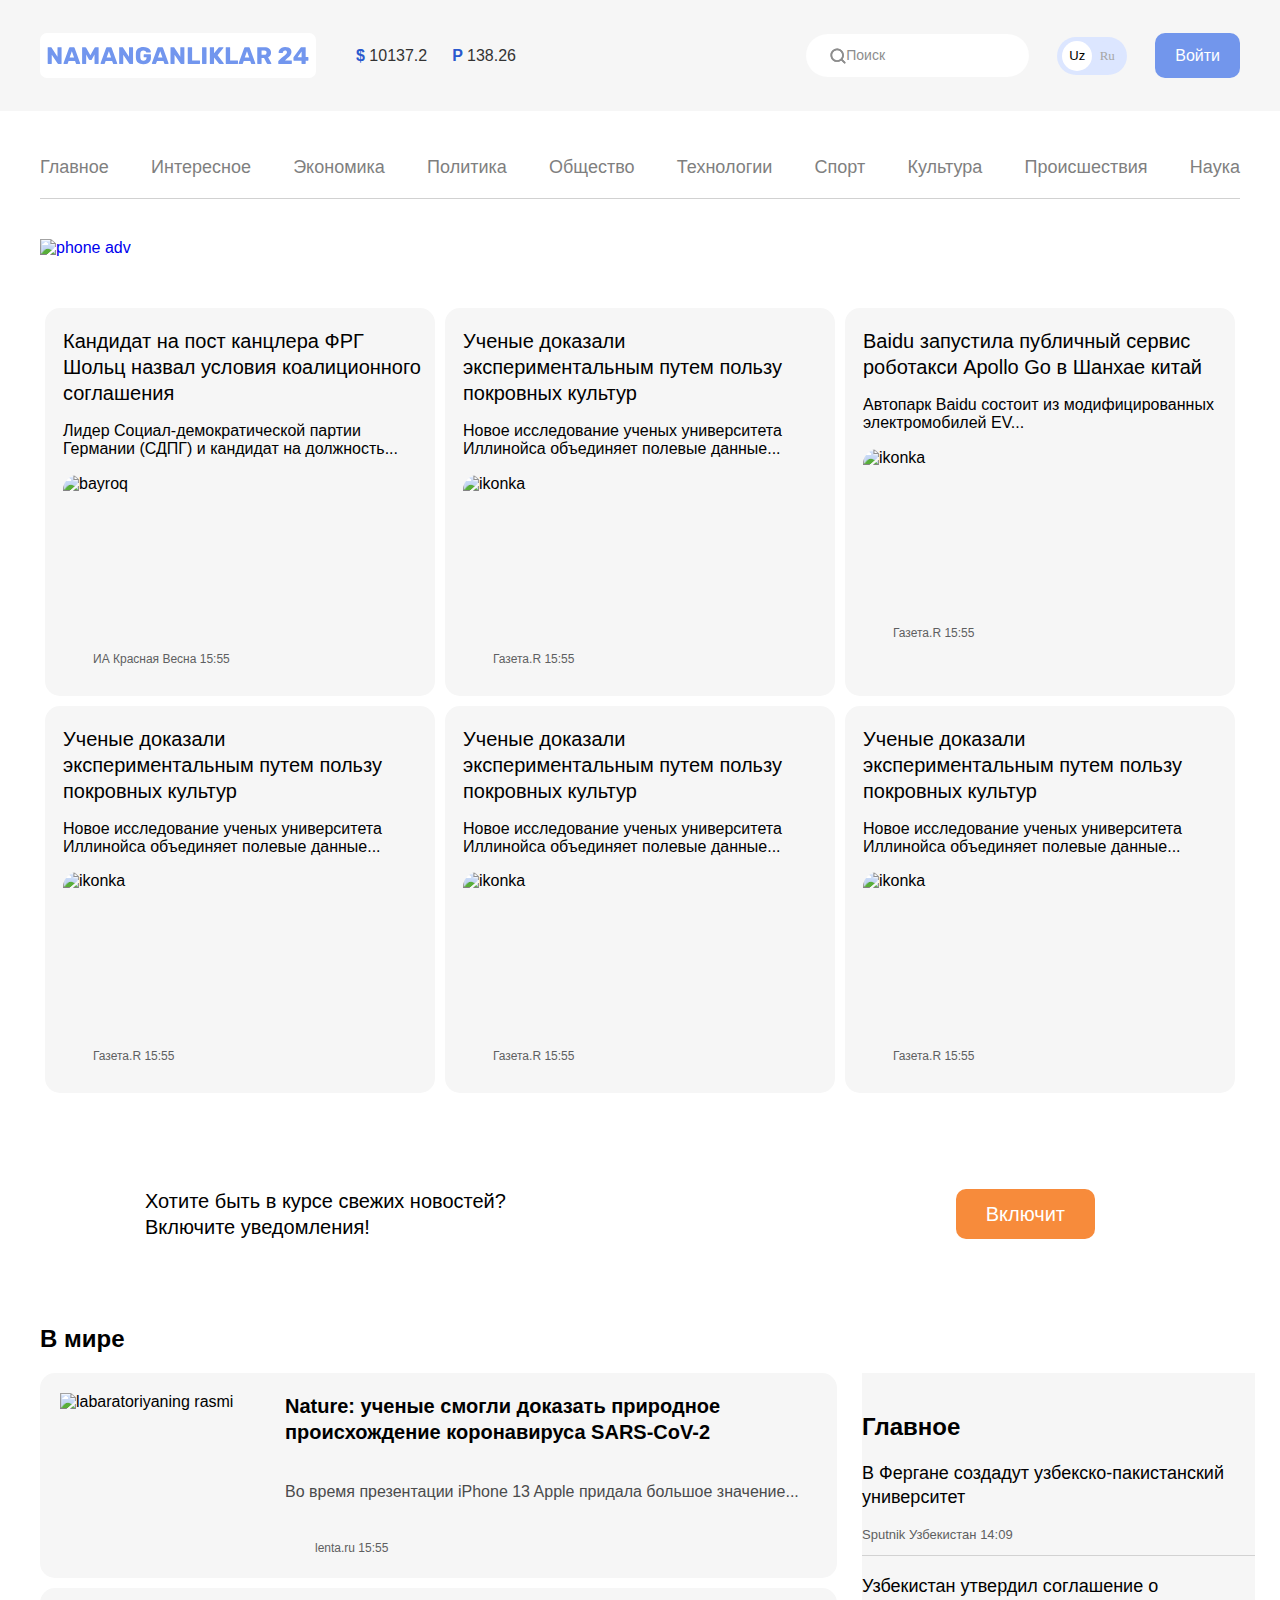
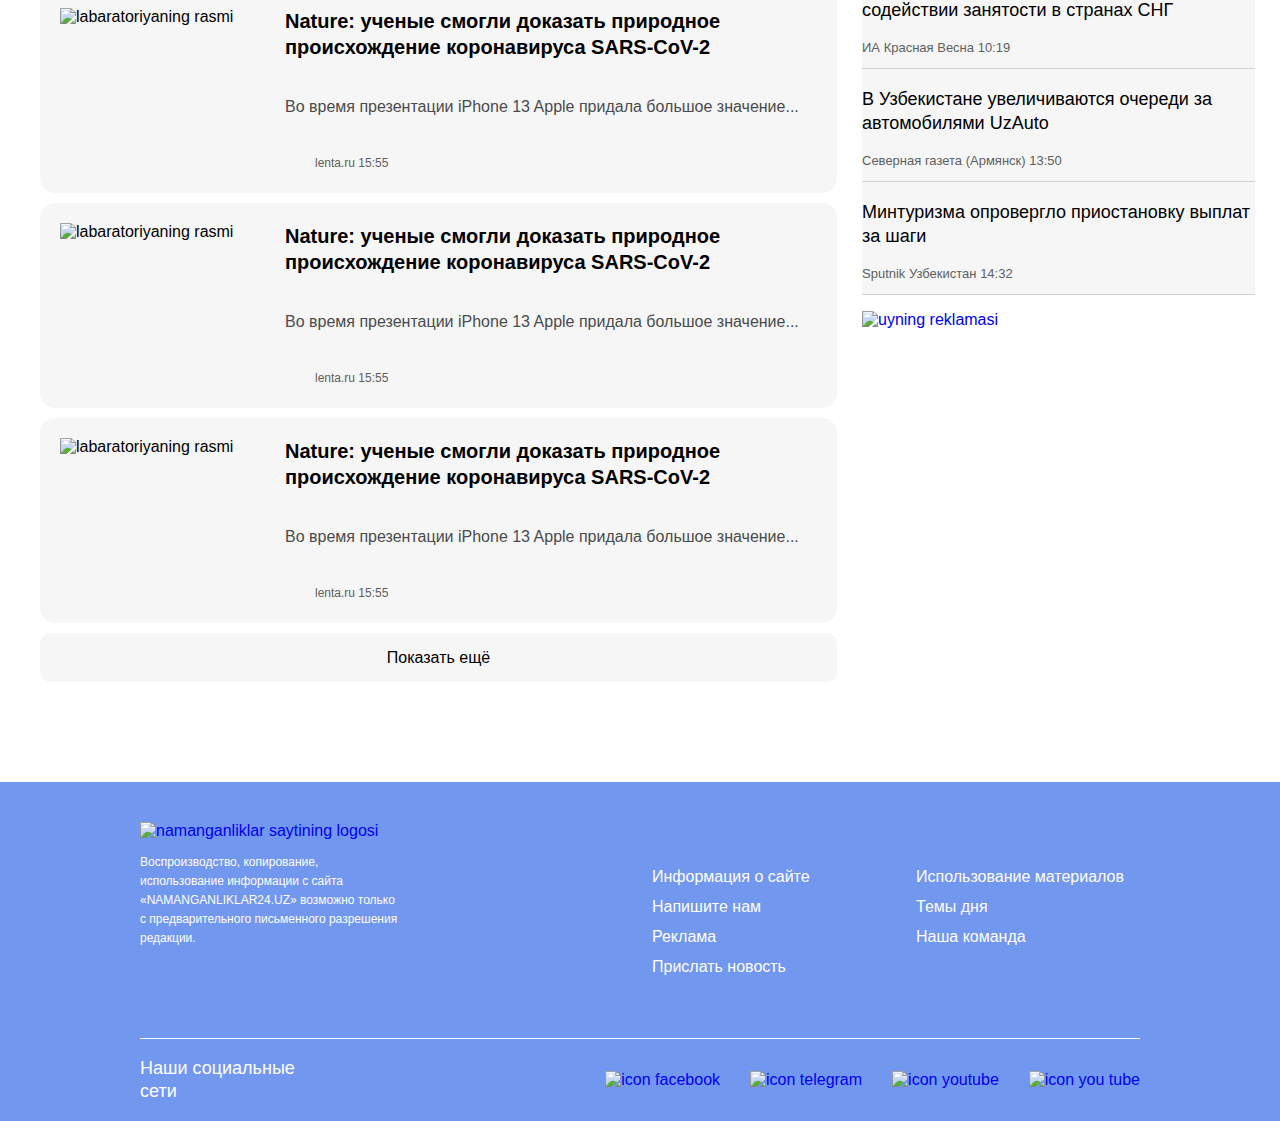
==== commit 086b8a16: "Add form" ====
--- a/index.html
+++ b/index.html
@@ -3,9 +3,7 @@
 <head>
     <meta charset="UTF-8">
     <meta http-equiv="X-UA-Compatible" content="IE=edge">
-    <link rel="preconnect" href="https://fonts.googleapis.com">
-    <link rel="preconnect" href="https://fonts.gstatic.com" crossorigin>
-    <link href="https://fonts.googleapis.com/css2?family=DM+Serif+Display&family=Karla:wght@400;700&family=Open+Sans:ital,wght@0,300;0,400;0,600;0,700;0,800;1,300;1,400;1,500;1,600;1,700;1,800&family=Rubik:wght@400;500;700&display=swap" rel="stylesheet">
+    <link rel="stylesheet" href="./css/fonts.css">
     <link rel="stylesheet" href="./css/normalize.css">
     <link rel="stylesheet" href="./css/style.css">
     <title>Document</title>
@@ -21,7 +19,7 @@
                 <div class="header-top">
                     <div class="logo-wrapper">
                         <a href="index.html" class="logo">
-                            <img src="./img/logo.svg" alt="Bu yerda namanganliklar yozuvi logo sifatida olingan" class="logo-img" width="265" height="28px">
+                            <img src="./img/NAMANGANLIKLAR 24.svg" alt="Bu yerda namanganliklar yozuvi logo sifatida olingan" class="logo-img" width="276" height="45px">
                         </a>
                         <ul class="mony-wrapper">
                             <li class="mony-item">$
@@ -33,12 +31,14 @@
                         </ul> 
                     </div>
                     <div class="header-links">
-                        <a href="#" class="search">Search</a>
-                        <span class="header-lang">
+                        <form action="https://https://echo.htmlacademy.ru/courses" method="get">
+                            <input class="search" type="search" name="search" aria-label="Поиск" placeholder="Поиск" autocomplete="off">
+                        </form>
+                        <div class="header-lang">
                             <a href="#" class="uzb">Uz</a>
                             <a href="#" class="ru">Ru</a>
-                        </span>
-                        <a href="#" class="sign-in">Войти</a>
+                        </div>
+                        <a class="sign-in" href="#">Войти</a>
                     </div>
                 </div>
             </div>
@@ -46,15 +46,36 @@
         <nav class="site-nav">
             <div class="container">
                 <ul class="site-list">
-                    <li class="site-nav-item"><a href="#" class="site-nav-item-link">Главное</a></li>
-                    <li class="site-nav-item"><a href="#" class="site-nav-item-link">Интересное</a></li>
-                    <li class="site-nav-item"><a href="#" class="site-nav-item-link">Экономика</a></li>
-                    <li class="site-nav-item"><a href="#" class="site-nav-item-link">Политика</a></li>
-                    <li class="site-nav-item"><a href="#" class="site-nav-item-link">Общество</a></li>
-                    <li class="site-nav-item"><a href="#" class="site-nav-item-link">Технологии</a></li>
-                    <li class="site-nav-item"><a href="#" class="site-nav-item-link">Спорт</a></li> <li class="site-nav-item"><a href="#" class="site-nav-item-link">Культура</a></li>
-                    <li class="site-nav-item"><a href="#" class="site-nav-item-link">Происшествия</a></li>
-                    <li class="site-nav-item"><a href="#" class="site-nav-item-link">Наука</a></li> 
+                    <li class="site-nav-item">
+                        <a href="index.html" class="site-nav-item-link">Главное</a>
+                    </li>
+                    <li class="site-nav-item">
+                        <a href="list.html" class="site-nav-item-link">Интересное</a>
+                    </li>
+                    <li class="site-nav-item">
+                        <a href="#" class="site-nav-item-link">Экономика</a>
+                    </li>
+                    <li class="site-nav-item">
+                        <a href="#" class="site-nav-item-link">Политика</a>
+                    </li>
+                    <li class="site-nav-item">
+                        <a href="#" class="site-nav-item-link">Общество</a>
+                    </li>
+                    <li class="site-nav-item">
+                        <a href="#" class="site-nav-item-link">Технологии</a>
+                    </li>
+                    <li class="site-nav-item">
+                        <a href="#" class="site-nav-item-link">Спорт</a>
+                    </li> 
+                    <li class="site-nav-item">
+                        <a href="#" class="site-nav-item-link">Культура</a>
+                    </li>
+                    <li class="site-nav-item">
+                        <a href="#" class="site-nav-item-link">Происшествия</a>
+                    </li>
+                    <li class="site-nav-item">
+                        <a href="#" class="site-nav-item-link">Наука</a>
+                    </li> 
                 </ul>
             </div>
         </nav> 
@@ -69,8 +90,7 @@
             </div>
         </aside>
         <section class="last-news-section">
-            <!---Saytda h1 tag bo'lmaganligi sababli h2 larni ishlatish uchun h1 ochib ketilgan-->
-            <h1></h1>
+            <!-- <h1>Namanganliklar24 saytida Eng so'ngi yangiliklardan bohabar bo'ling</h1> -->
             <div class="container">
                 <ul class="last-news-list">
                     <li class="last-news-item">
@@ -79,8 +99,7 @@
                         </h2>
                         <p class="list-news-item-text">Лидер Социал-демократической партии Германии (СДПГ) и кандидат на должность...</p>
                         <img src="./img/flag.jpg" srcset="./img/flag.jpg 1x, ./img/flag@2x.jpg 2x" alt="bayroq" width="359" height="165" class="list-news-item-img">
-                        <div class="list-news-item-bottom">
-                            <img src="./img/cub.jpg" srcset="./img/cub.jpg 1x, ./img/cub@2x.jpg 2x" alt="ikonka" width="20" height="20" class="list-news-bottom-img">
+                        <div class="list-news-item-bottom flag">
                             <h3 class="list-news-bottom-head">ИА Красная Весна <time>15:55</time>
                             </h3>
                         </div>
@@ -91,8 +110,7 @@
                         </h2>
                         <p class="list-news-item-text">Новое исследование ученых университета Иллинойса объединяет полевые данные... </p>
                         <img src="./img/wheat.jpg" srcset="./img/wheat.jpg 1x, ./img/wheat@2x.jpg 2x" alt="ikonka" width="359" height="165"class="list-news-item-img">
-                        <div class="list-news-item-bottom">
-                            <img src="./img/l.jpg" srcset="./img/l.jpg 1x, ./img/l@2x.jpg 2x" alt="icon" class="list-news-bottom-img" width="20" height="20">
+                        <div class="list-news-item-bottom wheat">
                             <h3 class="list-news-bottom-head">Газета.R <time>15:55</time>
                             </h3>
                         </div>
@@ -103,8 +121,7 @@
                         </h2>
                         <p class="list-news-item-text">Автопарк Baidu состоит из модифицированных электромобилей EV... </p>
                         <img src="./img/car.jpg" srcset="./img/car.jpg 1x, ./img/car@2x.jpg 2x" alt="ikonka" width="359" height="165" class="list-news-item-img">
-                        <div class="list-news-item-bottom">
-                            <img src="./img/l.jpg" srcset="./img/l.jpg 1x, ./img/l@2x.jpg 2x" alt="icon" width="20" height="20" class="list-news-bottom-img">
+                        <div class="list-news-item-bottom baidu">
                             <h3 class="list-news-bottom-head">Газета.R <time>15:55</time>
                             </h3>
                         </div> 
@@ -115,8 +132,7 @@
                         </h2>
                         <p class="list-news-item-text">Новое исследование ученых университета Иллинойса объединяет полевые данные... </p>
                         <img src="./img/phone.jpg" srcset="./img/phone.jpg 1x, ./img/wheat@2x.jpg 2x" alt="ikonka" width="359" height="165"class="list-news-item-img">
-                        <div class="list-news-item-bottom">
-                            <img src="./img/l.jpg" srcset="./img/l.jpg 1x, ./img/l@2x.jpg 2x" alt="icon width="20" height="20"" class="list-news-bottom-img">
+                        <div class="list-news-item-bottom phone">
                             <h3 class="list-news-bottom-head">Газета.R <time>15:55</time>
                             </h3>
                         </div>
@@ -127,8 +143,7 @@
                         </h2>
                         <p class="list-news-item-text">Новое исследование ученых университета Иллинойса объединяет полевые данные... </p>
                         <img src="./img/labaratory.jpg" srcset="./img/labaratory.jpg 1x, ./img/wheat@2x.jpg 2x" alt="ikonka" width="359" height="165"class="list-news-item-img">
-                        <div class="list-news-item-bottom">
-                            <img src="./img/l.jpg" srcset="./img/l.jpg 1x, ./img/l@2x.jpg 2x" alt="icon" width="20" height="20" class="list-news-bottom-img">
+                        <div class="list-news-item-bottom labaratory">
                             <h3 class="list-news-bottom-head">Газета.R <time>15:55</time>
                             </h3>
                         </div>
@@ -139,8 +154,7 @@
                         </h2>
                         <p class="list-news-item-text">Новое исследование ученых университета Иллинойса объединяет полевые данные... </p>
                         <img src="./img/car2.jpg" srcset="./img/car2.jpg 1x, ./img/wheat@2x.jpg 2x" alt="ikonka" width="359" height="165"class="list-news-item-img">
-                        <div class="list-news-item-bottom">
-                            <img src="./img/l.jpg" srcset="./img/l.jpg 1x, ./img/l@2x.jpg 2x" alt="icon" class="list-news-bottom-img" width="20" height="20">
+                        <div class="list-news-item-bottom car">
                             <h3 class="list-news-bottom-head">Газета.R <time>15:55</time>
                             </h3>
                         </div>
@@ -172,9 +186,8 @@
                                         <a href="#" class="in-world-head-link">Nature: ученые смогли доказать природное происхождение коронавируса SARS-CoV-2</a>
                                     </h3>
                                     <p class="in-world-item-text">Во время презентации iPhone 13 Apple придала большое значение...</p>
-                                    <div class="in-world-date-wrapper">
-                                        <img src="./img/cub.jpg" srcset="./img/cub.jpg 1x, ./img/cub@2x.jpg 2x" alt="ikonka" width="20" height="20" class="in-world-date-img">
-                                        <h4 class="in-world-date-head"> lenta.ru
+                                    <div class="in-world-date-wrapper flag">
+                                        <h4 class="in-world-date-head "> lenta.ru
                                             <date>15:55</date>
                                         </h4>
                                     </div>   
@@ -187,9 +200,8 @@
                                         <a href="#" class="in-world-head-link">Nature: ученые смогли доказать природное происхождение коронавируса SARS-CoV-2</a>
                                     </h3>
                                     <p class="in-world-item-text">Во время презентации iPhone 13 Apple придала большое значение...</p>
-                                    <div class="in-world-date-wrapper">
-                                        <img src="./img/cub.jpg" srcset="./img/cub.jpg 1x, ./img/cub@2x.jpg 2x" alt="ikonka" width="20" height="20" class="in-world-date-img">
-                                        <h4 class="in-world-date-head"> lenta.ru
+                                    <div class="in-world-date-wrapper wheat">
+                                        <h4 class="in-world-date-head "> lenta.ru
                                             <date>15:55</date>
                                         </h4>
                                     </div>   
@@ -202,9 +214,8 @@
                                         <a href="#" class="in-world-head-link">Nature: ученые смогли доказать природное происхождение коронавируса SARS-CoV-2</a>
                                     </h3>
                                     <p class="in-world-item-text">Во время презентации iPhone 13 Apple придала большое значение...</p>
-                                    <div class="in-world-date-wrapper">
-                                        <img src="./img/cub.jpg" srcset="./img/cub.jpg 1x, ./img/cub@2x.jpg 2x" alt="ikonka width="20" height="20"" class="in-world-date-img">
-                                        <h4 class="in-world-date-head"> lenta.ru
+                                    <div class="in-world-date-wrapper baidu">
+                                        <h4 class="in-world-date-head "> lenta.ru
                                             <date>15:55</date>
                                         </h4>
                                     </div>   
@@ -217,9 +228,8 @@
                                         <a href="#" class="in-world-head-link">Nature: ученые смогли доказать природное происхождение коронавируса SARS-CoV-2</a>
                                     </h3>
                                     <p class="in-world-item-text">Во время презентации iPhone 13 Apple придала большое значение...</p>
-                                    <div class="in-world-date-wrapper">
-                                        <img src="./img/cub.jpg" srcset="./img/cub.jpg 1x, ./img/cub@2x.jpg 2x" alt="ikonka width="20" height="20"" class="in-world-date-img">
-                                        <h4 class="in-world-date-head"> lenta.ru
+                                    <div class="in-world-date-wrapper phone">
+                                        <h4 class="in-world-date-head "> lenta.ru
                                             <date>15:55</date>
                                         </h4>
                                     </div>   
@@ -231,33 +241,35 @@
                         </div>
                     </div>
                     <div class="basic">
-                        <h2 class="basic-head">Главное</h2>
-                        <ul class="basic-list">
-                            <li class="basic-item">
-                                <a href="#" class="basic-item-link">
-                                    <h3 class="basic-item-head">В Фергане создадут узбекско-пакистанский университет</h3>
-                                    <p class="basic-item-text">Sputnik Узбекистан 14:09</p>
-                                </a>
-                            </li>
-                            <li class="basic-item">
-                                <a href="#" class="basic-item-link">
-                                    <h3 class="basic-item-head">Узбекистан утвердил соглашение о содействии занятости в странах СНГ</h3>
-                                    <p class="basic-item-text">ИА Красная Весна 10:19</p>
-                                </a>
-                            </li>
-                            <li class="basic-item">
-                                <a href="#" class="basic-item-link">
-                                    <h3 class="basic-item-head">В Узбекистане увеличиваются очереди за автомобилями UzAuto</h3>
-                                    <p class="basic-item-text">Северная газета (Армянск) 13:50</p>
-                                </a>
-                            </li>
-                            <li class="basic-item">
-                                <a href="#" class="basic-item-link">
-                                    <h3 class="basic-item-head">Минтуризма опровергло приостановку выплат за шаги</h3>
-                                    <p class="basic-item-text">Sputnik Узбекистан 14:32</p>
-                                </a>
-                            </li>
-                        </ul>
+                        <div class="basic-box">
+                            <h2 class="basic-head">Главное</h2>
+                            <ul class="basic-list">
+                                <li class="basic-item">
+                                    <a href="#" class="basic-item-link">
+                                        <h3 class="basic-item-head">В Фергане создадут узбекско-пакистанский университет</h3>
+                                        <p class="basic-item-text">Sputnik Узбекистан <time>14:09</time></p>
+                                    </a>
+                                </li>
+                                <li class="basic-item">
+                                    <a href="#" class="basic-item-link">
+                                        <h3 class="basic-item-head">Узбекистан утвердил соглашение о содействии занятости в странах СНГ</h3>
+                                        <p class="basic-item-text">ИА Красная Весна <timr>10:19</timr></p>
+                                    </a>
+                                </li>
+                                <li class="basic-item">
+                                    <a href="#" class="basic-item-link">
+                                        <h3 class="basic-item-head">В Узбекистане увеличиваются очереди за автомобилями UzAuto</h3>
+                                        <p class="basic-item-text">Северная газета (Армянск) <time>13:50</time></p>
+                                    </a>
+                                </li>
+                                <li class="basic-item">
+                                    <a href="#" class="basic-item-link">
+                                        <h3 class="basic-item-head">Минтуризма опровергло приостановку выплат за шаги</h3>
+                                        <p class="basic-item-text">Sputnik Узбекистан <time>14:32</time></p>
+                                    </a>
+                                </li>
+                            </ul>
+                        </div>
                         <aside class="adv-home"> 
                             <a href="#" target="blank" class="adv-home-link">
                                 <img src="./img/homeAdv.jpg" alt="uyning reklamasi" width="393" height="338" class="adv-home-img">
--- a/css/style.css
+++ b/css/style.css
@@ -1,94 +1,157 @@
+*{
+    box-sizing: border-box;
+    text-decoration: none;
+    list-style-type: none;
+}
 body{
-    font-family: 'Rubik', 'Arial', 'Sans-Serif';
+    font-family: 'Rubik', 'Arial', sans-Serif;
+    margin: 0;
+    padding: 0;
+}
+/* namanganliklar24 site bigen  */
+.container{
+    width: 1200px;
+    margin-right: auto;
+    margin-left: auto;
+}
+.header-box{
+    background-color: #F6F6F6;
 }
 .header-top{
-    background-color: #F6F6F6;
-    display: flex;
+    display: flex;
+    justify-content: space-between;
+    padding: 30px 0px;
 }
 .logo-wrapper{
     display: flex;
+    align-items: center;
 }
 .logo{
-    background-color: #fff;
+    display: inline-flex;
+    justify-content: center;
+    align-items: center;
 }
 .logo-img{
-    width: 265px;
-    height: 30px;
+    width: 276px;
+    height: 45px;
 }
 .mony-wrapper{
     display: flex;
+    align-items: center;
 }
 .mony-item{
     color: #2959CE;
     font-style: normal;
-    font-weight: 900;
+    font-weight: 700;
     font-size: 16px;
     list-style-type: none;
+    margin-right: 25px;
 }
 .usa{
     font-style: normal;
-    font-weight: 900;
+    font-weight: 400;
     font-size: 16px;
     line-height: 19px;
     color: #333;
 }
 .rubl{
     font-style: normal;
-    font-weight: 900;
+    font-weight: 400;
     font-size: 16px;
     line-height: 19px;
     color: #333;
 }
 .header-links{
     display: flex;
+    align-items: center;
 }
 .search{
-    background-color: #fff;
-    font-style: normal;
+    margin-right: 28px;
+    padding-top: 13px;
+    padding-bottom: 13px;
+    padding-left: 40px;
     font-weight: 400;
     font-size: 14px;
     line-height: 17px;
-    width: 275px;
-    height: 45px;
-    display: inline-block;
+    background-color: #fff;
+    background-image: url("../img/search.svg");
+    background-repeat: no-repeat;
+    background-position: calc(50% - 80px) calc(50%);
+    border: none;
+    border-radius: 39px;
+}
+
+.search::placeholder{
+    font-weight: 400;
+    font-size: 14px;
+    line-height: 17px;
+    color: #8D8D8D;
 }
 .header-lang{
+    display: flex;
+    justify-content: center;
+    align-items: center;
+    width: 70px;
+    height: 38px;
+    margin-right: 28px;
+    border-radius: 39px;
     background-color: #DCE6FF;
-    display: flex;
 }
 .uzb{
-    display: inline-block;
+    display: flex;
+    justify-content: center;
+    align-items: center;
     width: 30px;
-    height: 30px;
+    height: 30px;    
+    font-style: normal;
+    font-weight: 400;
+    font-size: 13px;
+    line-height: 12px;
+    color: #000000;
     background-color: #fff;
     border-radius: 50%;
     text-decoration: none;
     color: #000;
 }
 .ru{
-    display: inline-block;
+    display: flex;
+    justify-content: center;
+    align-items: center;
     width: 30px;
     height: 30px;
+    font-family: 'Rubik';
+    font-style: normal;
+    font-weight: 400;
+    font-size: 13px;
+    line-height: 12px;
+    text-align: center;
+    color: #000000;
     background-color: #DCE6FF;
-    background-color: ;
     border-radius: 50%;
     text-decoration: none;
-    color: #000;
+    color: #A6A6A6;
 }
 .sign-in{
+    padding: 13px 20px 13px 20px;
+    font-style: normal;
+    font-weight: 500;
+    font-size: 16px;
+    line-height: 19px;
     background-color: #7296EC;
-    font-style: normal;
-    font-weight: 500;
-    font-size: 16px;
-    line-height: 19px;
+    color: #fff;
+    border: none;
+    border-radius: 10px;
 }
 .site-nav{
     background-color: #fff;
-    width: 1200px;
 }
 .site-list{
+    display: flex;
+    justify-content: space-between;
+    margin-bottom: 40px;
+    padding: 30px 0 20px 0;
     list-style-type: none;
-    display: flex;
+    border-bottom: 1px solid #D1D1D1;
 }
 .site-nav-item-link{
     font-style: normal;
@@ -97,26 +160,40 @@
     line-height: 21px;
     color: #7F7F7F;
 }
+.main-top-adv{
+    margin-bottom: 50px;
+}
 .last-news-section{
     background-color: #fff;
 }
 .last-news-list{
-    background-color: #F6F6F6;
-    display: flex;
+    display: flex;
+    justify-content: space-around;
     flex-wrap: wrap;
     width: 1200px;
+    padding: 0;
 }
 .last-news-item{
+    display: flex;
+    width: 390px;
+    margin-bottom: 10px;
+    padding: 20px 18px 18px 18px;
+    flex-direction: column;
+    border-radius: 15px;
+    background-color: #F6F6F6;
+}
+.last-news-item-head{
     width: 358px;
-    display: flex;
-    flex-direction: column;
+    margin: 0;
 }
 .last-news-item-link{
-    font-style: normal;
-    font-weight: 900;
+    display: inline-block;
+    font-style: normal;
+    font-weight: 500;
     font-size: 20px;
-    color: #000;
+    line-height: 26px;
     text-decoration: none;
+    color: #000;
 }
 .last-news-item-text{
     font-style: normal;
@@ -128,8 +205,14 @@
 .list-news-item-img{
     width: 359px;
     height: 165px;
+    border-radius: 15px;
+}
+.list-news-item-bottom{
+    display: flex;
+    align-items: center;
 }
 .list-news-bottom-head{
+    margin-left: 10px;
     font-style: normal;
     font-weight: 400;
     font-size: 12px;
@@ -138,46 +221,98 @@
 }
 .notification{
     width: 1050px;
-    display: flex;
+    margin-top: 60px;
+    margin-bottom: 60px;
+    margin-right: auto;
+    margin-left: auto;
+    border-radius: 10px;
+}
+.wrapper{
+    display: flex;
+    justify-content: space-between;
+    align-items: center;
+    width: 1050px;
+    padding: 25px 70px 25px 30px;
+    background-image: url(../img/bgc.svg);
+    background-repeat: no-repeat;
+    background-size: contain;
 }
 .notification-head-wrapper{
     width: 404px;
 }
 .notification-head{
+    margin: 0;
     font-style: normal;
     font-weight: 500;
     font-size: 20px;
     line-height: 26px;
     color: #000;
 }
+.open{
+    display: inline-block;
+    padding: 13px 30px 13px 30px;
+    font-style: normal;
+    font-weight: 500;
+    font-size: 20px;
+    line-height: 24px;
+    color: #FFFFFF;
+    background-color: #F78B3B;
+    border-radius: 10px;
+}
 .in-world{
     background-color: #fff;
+    margin-bottom: 100px;
 }
 .in-world-wrapper{
+    padding-top: 20px;
     display: flex;
 }
 .in-world-list{
     width: 797px;
+    padding: 0;
+    margin: 0;
 }
 .in-world-item{
     display: flex;
-    align-items: center;
+    margin-bottom: 10px;
+    padding: 20px;
+    border-radius: 15px;
+}
+.in-world-item-head{
+    margin: 0;
+}
+.in-world-item-text{
+    margin: 10px 0;
+    font-weight: 400;
+    font-size: 16px;
+    line-height: 22px;
+    color: #4A4B4C;
 }
 .in-world-item-box{
     display: flex;
     flex-direction: column;
+    justify-content: space-between;
+    padding: 0 15px;
 }
 .in-world-date-wrapper{
     display: flex;
     align-items: center;
 }
 .in-world-head{
+    margin: 0;
     font-style: normal;
     font-weight: 900;
     font-size: 24px;
     line-height: 28px;
     color: #000;
 }
+.in-world-date-head{
+    margin: 0 10px;
+    font-weight: 400;
+    font-size: 12px;
+    line-height: 14px;
+    color: #5E5F61;
+}
 .in-world-head-link{
     font-style: normal;
     font-weight: 900;
@@ -189,8 +324,88 @@
 .in-world-item{
     background-color: #F6F6F6;
 }
+
+.flag::before{
+    content: "";
+    display: inline-block;
+    width: 20px;
+    height: 20px;
+    background-image: url("../img/cub.jpg");
+    background-repeat: no-repeat;
+    background-position: center;
+}
+
+.wheat::before{
+    content: "";
+    display: inline-block;
+    width: 20px;
+    height: 20px;
+    background-image: url("../img/km.jpg");
+    background-repeat: no-repeat;
+    background-position: center;
+}
+
+.baidu::before{
+    content: "";
+    display: inline-block;
+    width: 20px;
+    height: 20px;
+    background-image: url("../img/k+.jpg");
+    background-repeat: no-repeat;
+    background-position: center;
+}
+
+.phone::before{
+    content: "";
+    display: inline-block;
+    width: 20px;
+    height: 20px;
+    background-image: url("../img/l.jpg");
+    background-repeat: no-repeat;
+    background-position: center;
+}
+.labaratory::before{
+    content: "";
+    display: inline-block;
+    width: 20px;
+    height: 20px;
+    background-image: url("../img/g.jpg");
+    background-repeat: no-repeat;
+    background-position: center;
+}
+.car::before{
+    content: "";
+    display: inline-block;
+    width: 20px;
+    height: 20px;
+    background-image: url("../img/cub.jpg");
+    background-repeat: no-repeat;
+    background-position: center;
+}
+.watch-all-box{
+    display: flex;
+    justify-content: center;
+    align-items: center;
+    background-color: #F6F6F6;
+    border-radius: 10px;
+}
+.watch-all{
+    padding: 15px 0px;
+    display: inline-block;
+    font-style: normal;
+    font-weight: 500;
+    font-size: 16px;
+    line-height: 19px;
+    color: #000;
+}
 .basic{
-    background-color: #fff;
+    margin-left: 10px;
+    padding: 0 15px 0 15px;
+    border-radius: 15px;
+}
+.basic-box{
+    padding-top: 20px;
+    background-color: #F6F6F6;
 }
 .basic-head{
     font-style: normal;
@@ -200,8 +415,12 @@
     color: #000;
 }
 .basic-list{
-    background-color: #F6F6F6;
     width: 393px;
+    padding: 0;
+}
+.basic-item{
+    list-style-type: none;
+    border-bottom: 1px solid #D2D2D2;
 }
 .basic-item-head{
     font-style: normal;
@@ -211,12 +430,96 @@
     color: #000;
 }
 .basic-item-text{
+    align-items: center;
     font-style: normal;
     font-weight: 400;
     font-size: 13px;
     line-height: 15px;
     color: #5E5F61;
 }
+
+.form-section {
+    margin-top: 50px;
+    margin-bottom: 50px;
+}
+
+.form-header {
+    font-style: normal;
+    font-weight: 500;
+    font-size: 24px;
+    line-height: 28px;
+    color: #000000;
+}
+.form-wrapper {
+    display: flex;
+}
+.form-box {
+    display: flex;
+    justify-content: space-between;
+    align-items: flex-start;
+    flex-wrap: wrap;
+    width: 695px;
+    padding: 0;
+}
+
+.input-data {
+    margin-bottom: 10px;
+    padding-top: 16px;
+    padding-bottom: 16px;
+    padding-left: 20px;
+    background: #FFFFFF;
+    border: 1px solid #00000033;
+}
+.input-data::placeholder {
+    font-weight: 400;
+    font-size: 16px;
+    line-height: 19px;
+    color: #000000;
+    opacity: 0.5;
+}
+.inp-name {
+    width: 343px;
+}
+.inp-number {
+    width: 343px;
+}
+.inp-email{
+    width: 100%;
+}
+.inp-text {
+    width: 695px;
+    display: block;
+}
+.button-box {
+    display: flex;
+    justify-content: flex-end;
+    width: 100%;
+}
+.form-section-list {
+    width: 495px;
+    margin: 0;
+    padding: 40px 25px;
+    background-color: #F6F6F6;
+}
+.form-section-item {
+    padding-bottom: 50px;
+    border-bottom: 1px solid #D2D2D2;
+}
+.form-section-litem-head {
+    margin-top: 0;
+    margin-bottom: 0;
+    font-weight: 500;
+    font-size: 20px;
+    line-height: 24px;
+    color: #000000;
+}
+.form-section-item-link {
+    margin-top: 0;
+    font-weight: 400;
+    font-size: 16px;
+    line-height: 19px;
+    color: #000000;
+}
 footer{
     background-color:  #7297EF;;
 }
@@ -225,6 +528,12 @@
 }
 .footer-list-wrapper{
     display: flex;
+    justify-content: space-between;
+    width: 1000px;
+    margin-right: auto;
+    margin-left: auto;
+    padding: 40px 0;
+    border-bottom: 1px solid #fff;
 }
 .footer-wrapper-text{
     font-style: normal;
@@ -233,28 +542,46 @@
     line-height: 19px;
     color: #fff;
 }
+.info-wrapper{
+    display: flex;
+}
+.info-list{
+    margin-top: 40px;
+}
+.material-list{
+    margin-top: 40px;
+}
 .info-link{
-    font-style: normal;
-    font-weight: 500;
-    font-size: 16px;
-    line-height: 19px;
+    display: inline-block;
     color: #fff;
     width: 224px;
+    font-style: normal;
+    font-weight: 500;
+    font-size: 16px;
+    line-height: 30px;
 }
 .material-link{
-    font-style: normal;
-    font-weight: 500;
-    font-size: 16px;
-    line-height: 19px;
+    display: inline-block;
+    width: 224px;
+    font-style: normal;
+    font-weight: 500;
+    font-size: 16px;
+    line-height: 30px;
     color: #fff;
-    width: 224px;
 }
 .social{
-    display: flex;
-    justify-content: space-around;
+    width: 1000px;
+    display: flex;
+    justify-content: space-between;
+    align-items: center;
+    margin-right: auto;
+    margin-left: auto;
 }
 .social-list{
     display: flex;
+}
+.social-item{
+    margin-left: 30px;
 }
 .social-text-wrapper{
     width: 161px;
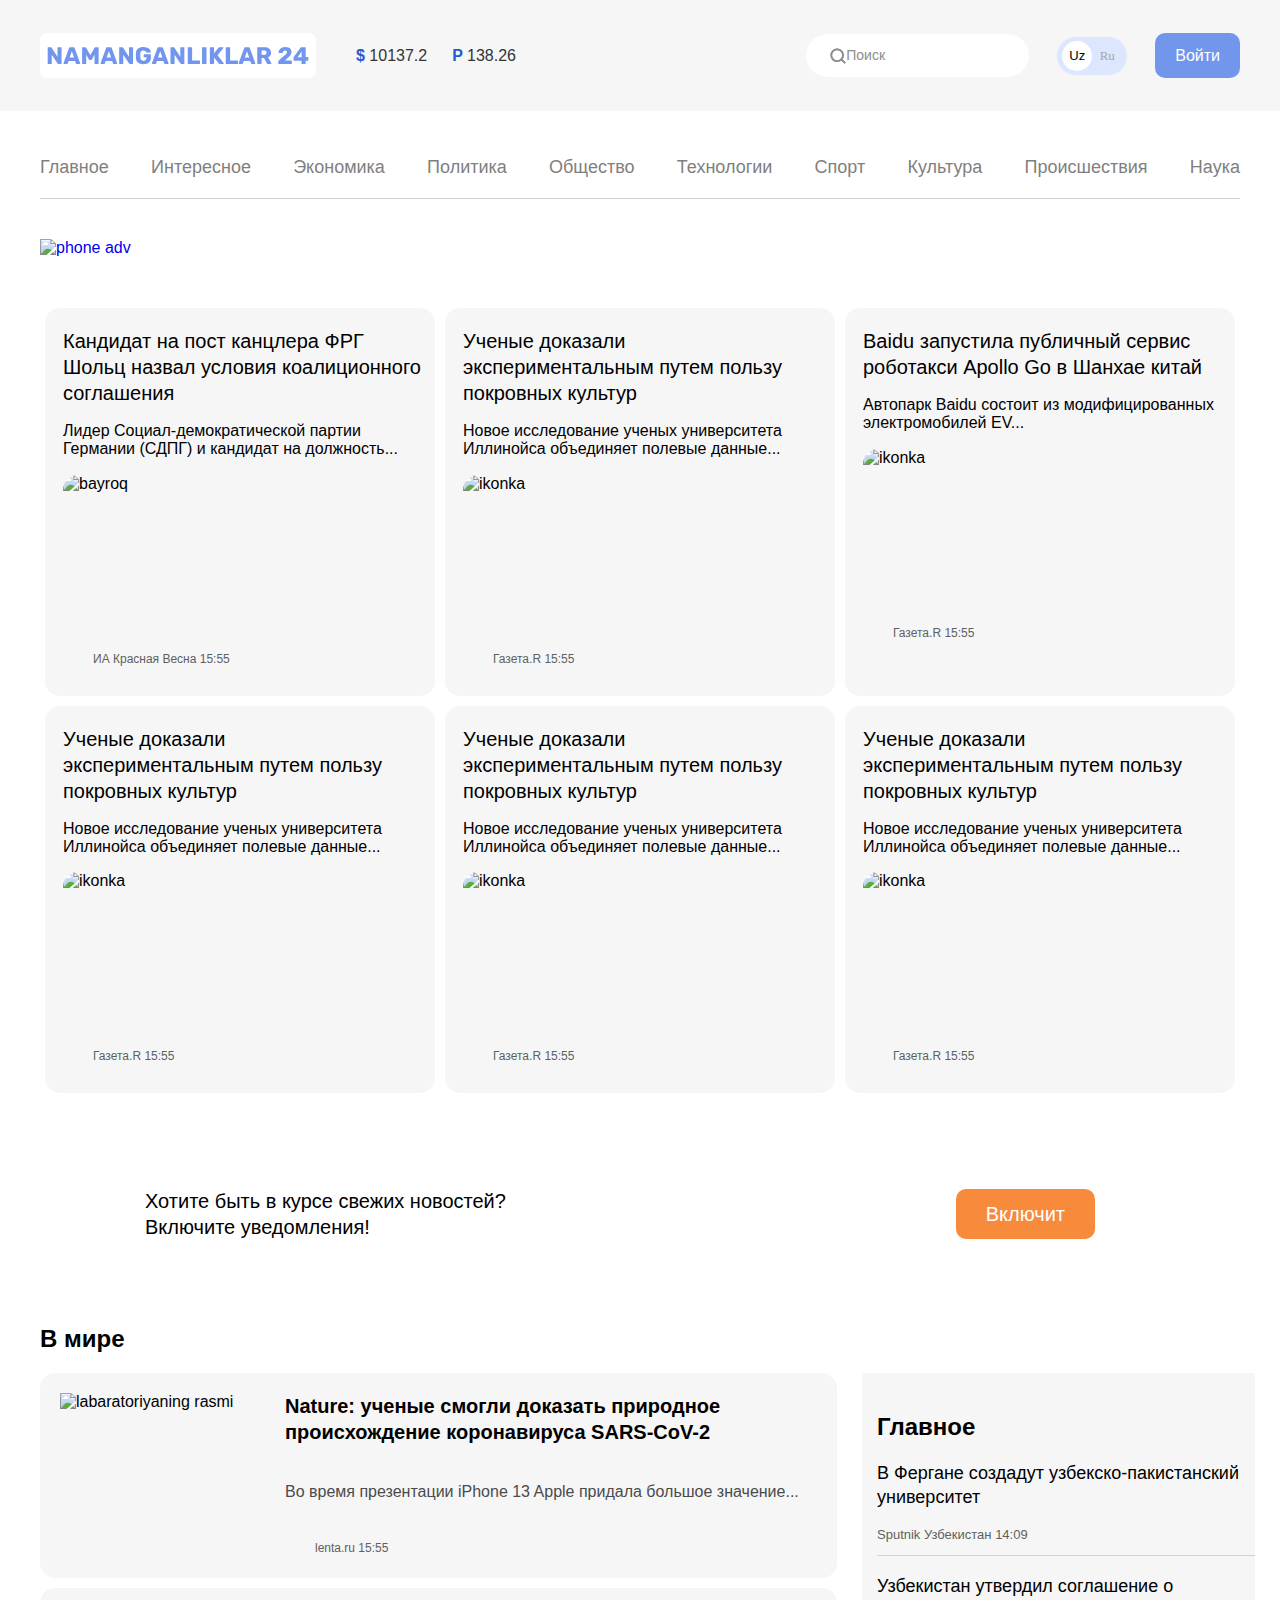
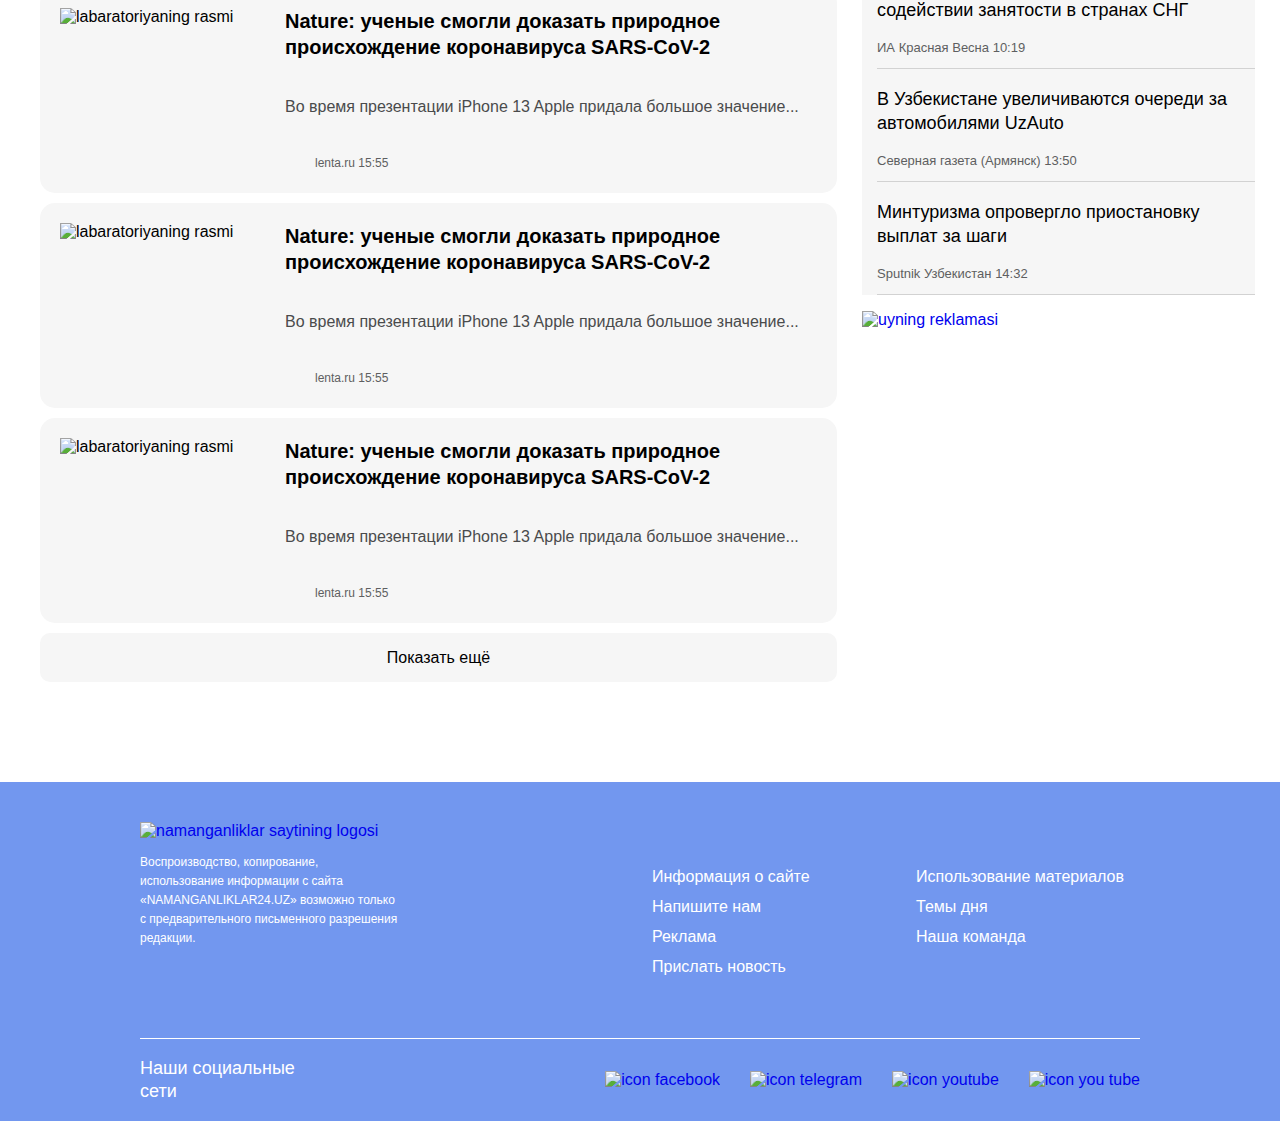
==== commit fa708776: "Add technology page" ====
--- a/index.html
+++ b/index.html
@@ -19,7 +19,7 @@
                 <div class="header-top">
                     <div class="logo-wrapper">
                         <a href="index.html" class="logo">
-                            <img src="./img/NAMANGANLIKLAR 24.svg" alt="Bu yerda namanganliklar yozuvi logo sifatida olingan" class="logo-img" width="276" height="45px">
+                            <img src="./img/NAMANGANLIKLAR24.svg" alt="Bu yerda namanganliklar yozuvi logo sifatida olingan" class="logo-img" width="276" height="45px">
                         </a>
                         <ul class="mony-wrapper">
                             <li class="mony-item">$
@@ -62,7 +62,7 @@
                         <a href="#" class="site-nav-item-link">Общество</a>
                     </li>
                     <li class="site-nav-item">
-                        <a href="#" class="site-nav-item-link">Технологии</a>
+                        <a href="texnology.html" class="site-nav-item-link">Технологии</a>
                     </li>
                     <li class="site-nav-item">
                         <a href="#" class="site-nav-item-link">Спорт</a>
@@ -295,7 +295,7 @@
                         <a href="#" class="info-link">Информация о сайте</a>
                     </li>
                     <li class="info-item">
-                        <a href="#" class="info-link">Напишите нам</a>
+                        <a href="typing.html" class="info-link">Напишите нам</a>
                     </li>
                     <li class="info-item">
                         <a href="#" class="info-link">Реклама</a>
--- a/css/style.css
+++ b/css/style.css
@@ -233,7 +233,7 @@
     align-items: center;
     width: 1050px;
     padding: 25px 70px 25px 30px;
-    background-image: url(../img/bgc.svg);
+    background-image: url("../img/bgc.svg");
     background-repeat: no-repeat;
     background-size: contain;
 }
@@ -408,6 +408,7 @@
     background-color: #F6F6F6;
 }
 .basic-head{
+    padding-left: 15px;
     font-style: normal;
     font-weight: 900;
     font-size: 24px;
@@ -416,7 +417,8 @@
 }
 .basic-list{
     width: 393px;
-    padding: 0;
+    padding-left: 15px;
+
 }
 .basic-item{
     list-style-type: none;
@@ -440,9 +442,8 @@
 
 .form-section {
     margin-top: 50px;
-    margin-bottom: 50px;
-}
-
+    margin-bottom: 150px;
+}
 .form-header {
     font-style: normal;
     font-weight: 500;
@@ -460,6 +461,7 @@
     flex-wrap: wrap;
     width: 695px;
     padding: 0;
+    margin-right: 10px;
 }
 
 .input-data {
@@ -487,23 +489,36 @@
     width: 100%;
 }
 .inp-text {
+    display: block;
     width: 695px;
-    display: block;
+    margin-bottom: 0;
+    padding: 10px 20px;
+    resize: none;
 }
 .button-box {
     display: flex;
     justify-content: flex-end;
     width: 100%;
+    position: relative;
+}
+.submit{
+    margin-top: 20px;
+    position: absolute;
 }
 .form-section-list {
     width: 495px;
     margin: 0;
-    padding: 40px 25px;
+    padding: 15px 25px 0 25px;
     background-color: #F6F6F6;
+    border-radius: 10px;
 }
 .form-section-item {
-    padding-bottom: 50px;
+    padding-top: 30px;
+    padding-bottom: 30px;
     border-bottom: 1px solid #D2D2D2;
+}
+.form-section-item:last-child{
+    border-bottom: none;
 }
 .form-section-litem-head {
     margin-top: 0;
@@ -520,6 +535,55 @@
     line-height: 19px;
     color: #000000;
 }
+
+
+/* texnology section  */
+
+.texnology-wrapper {
+    display: flex;
+    justify-content: space-between;
+}
+.texnology-news{
+    padding-left: 5px;
+    padding-bottom: 10px;
+    border: 1px solid #D2D2D2;
+}
+.news-text {
+    width: 795px;
+}
+.news-head {
+    font-weight: 500;
+    font-size: 26px;
+    line-height: 36px;
+    color: #000000;
+}
+.news-img {
+    width: 795px;
+    height: 300px;
+}
+.news-maining {
+    font-weight: 400;
+    font-size: 20px;
+    line-height: 30px;
+    color: #000000;
+}
+.news-bottom-head{
+    margin-top: 50px;
+    font-weight: 500;
+    font-size: 24px;
+    line-height: 28px;
+    color: #000000;
+}
+.news-list{
+    display: flex;
+    flex-wrap: wrap;
+    margin-bottom: 50px;
+    padding-left: 0;
+}
+.texnology-item{
+    margin-right: 10px;
+}
+
 footer{
     background-color:  #7297EF;;
 }
